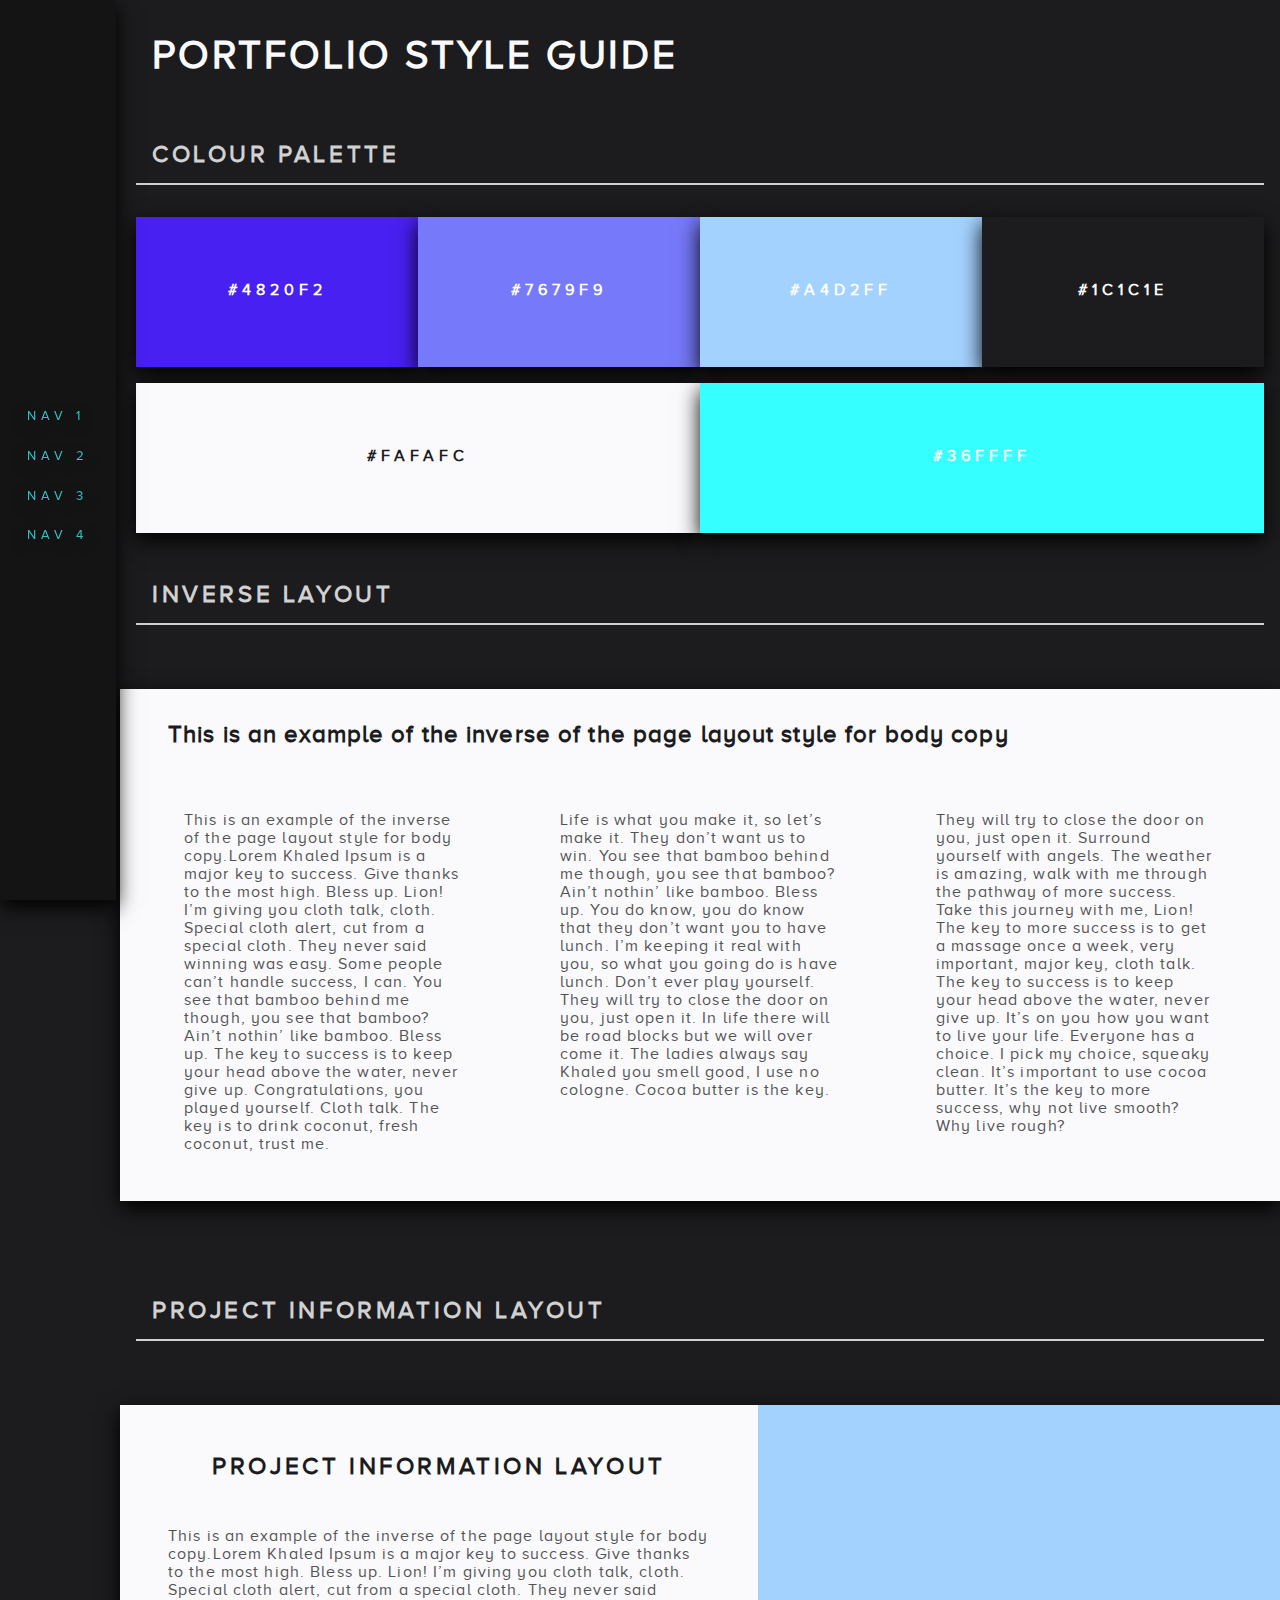
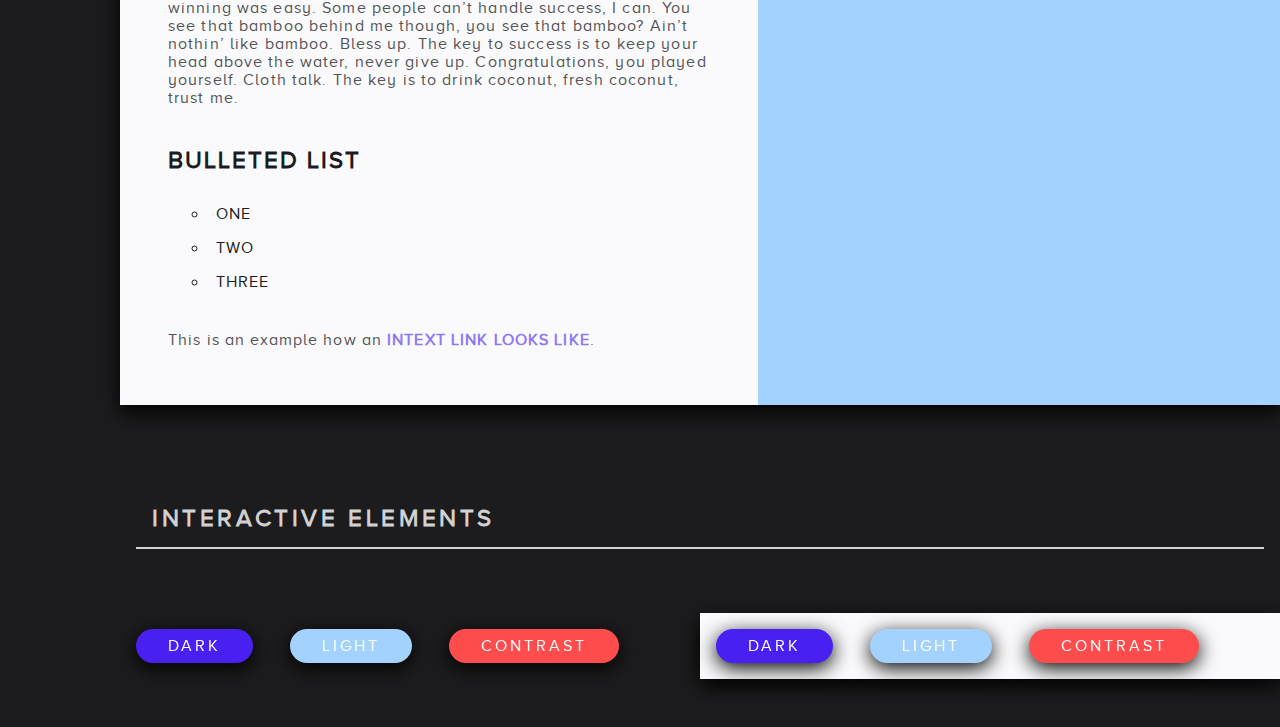
==== index.html @ f4f473a6 "Finished major styling" ====
<!DOCTYPE html>
<html lang="en">
  <head>
    <title>Rupneet Atwal: Portfolio</title>
    <meta charset="utf-8">
    <link rel="stylesheet" href="css/main.css" >
    <link rel="stylesheet" type="text/css" href="fonts/fonts.css" />
    <link rel="stylesheet" href="css/flexbox.css" />
    <link rel="stylesheet" href="css/grids.css" />
    <link rel="stylesheet" href="css/jelly.css"/>
    <meta name="viewport" content="width=device-width, initial-scale-1">
  </head>

    <body>
    <div class="body-content">
      <div class="sidenav">
        <div class="nav-items">
          <h3> <a href="#" class="nav-text"> NAV 1 </a></h3>
          <h3> <a href="#" class="nav-text"> NAV 2 </a></h3>
          <h3> <a href="#" class="nav-text"> NAV 3 </a></h3>
          <h3> <a href="#" class="nav-text"> NAV 4 </a></h3>
        </div>
      </div>

      <h1 class="title-headings"> Portfolio Style Guide</h1>

        <h2 class="sub-headings"> Colour Palette </h2>
        <div class="container">

          <div class="block">
            <div id="blue-1">
              <p class="blocks">#4820F2</p>
            </div>
          </div>
          <div class="block">
            <div id="blue-2">
              <p class="blocks">#7679F9</p>
            </div>
          </div>
          <div class="block">
            <div id="blue-3">
              <p class="blocks">#A4D2FF</p>
            </div>
          </div>
          <div class="block">
            <div id="black-1">
              <p class="blocks">#1C1C1E</p>
            </div>
          </div>
          <div class="block">
            <div id="black-2">
              <p class="blocks-inverse">#FAFAFC</p>
            </div>
          </div>
          <div class="block">
            <div id="black-3">
              <p class="blocks">#36FFFF</p>
            </div>
          </div>
        </div>

        <h2 class="sub-headings"> Inverse Layout </h2>
        <div class="background-inverse-container">
          <h2 class="inverse-text"> This is an example of the inverse of the page layout style for body copy </h2>

          <div class="container">
            <div class="block">
                <p class="project-info-text"> This is an example of the inverse of the page layout style for body copy.Lorem Khaled Ipsum is a major key to success. Give thanks to the most high. Bless up. Lion! I’m giving you cloth talk, cloth. Special cloth alert, cut from a special cloth. They never said winning was easy. Some people can’t handle success, I can. You see that bamboo behind me though, you see that bamboo? Ain’t nothin’ like bamboo. Bless up. The key to success is to keep your head above the water, never give up. Congratulations, you played yourself. Cloth talk. The key is to drink coconut, fresh coconut, trust me.</p>
              </div>
              <div class="block">
                <p class="project-info-text"> Life is what you make it, so let’s make it. They don’t want us to win. You see that bamboo behind me though, you see that bamboo? Ain’t nothin’ like bamboo. Bless up. You do know, you do know that they don’t want you to have lunch. I’m keeping it real with you, so what you going do is have lunch. Don’t ever play yourself. They will try to close the door on you, just open it. In life there will be road blocks but we will over come it. The ladies always say Khaled you smell good, I use no cologne. Cocoa butter is the key.</p>
              </div>
              <div class="block">
                <p class="project-info-text"> They will try to close the door on you, just open it. Surround yourself with angels. The weather is amazing, walk with me through the pathway of more success. Take this journey with me, Lion! The key to more success is to get a massage once a week, very important, major key, cloth talk. The key to success is to keep your head above the water, never give up. It’s on you how you want to live your life. Everyone has a choice. I pick my choice, squeaky clean. It’s important to use cocoa butter. It’s the key to more success, why not live smooth? Why live rough? </p>
              </div>
            </div>
        </div>


        <h2 class="sub-headings"> Project Information Layout </h2>
          <div class="background-inverse-container">
            <div class="grid-row">
              <div class="grid-col-2of3">
            <div class="project-info-block">
              <h2 class="project-heading"> Project Information Layout </h2>
                <p class="project-info-text"> This is an example of the inverse of the page layout style for body copy.Lorem Khaled Ipsum is a major key to success. Give thanks to the most high. Bless up. Lion! I’m giving you cloth talk, cloth. Special cloth alert, cut from a special cloth. They never said winning was easy. Some people can’t handle success, I can. You see that bamboo behind me though, you see that bamboo? Ain’t nothin’ like bamboo. Bless up. The key to success is to keep your head above the water, never give up. Congratulations, you played yourself. Cloth talk. The key is to drink coconut, fresh coconut, trust me.</p>
                <h3 class="u-list-header"> BULLETED LIST</h3>
                <ul>
                  <li class="u-list-item"> one </li>
                  <li class="u-list-item"> two </li>
                  <li class="u-list-item"> three </li>
                </ul>
                <p class="project-info-text"> This is an example how an <a class="intext-link"> intext link looks like</a>.</p>
            </div>
          </div>
          <div class="grid-col-1of3">
            <div class="project-image-block">
              <div class="project-placeholder">
              </div>
            </div>
          </div>
        </div>
        </div>

        <h2 class="sub-headings"> interactive elements </h2>
        <div class="grid-row">
          <div class="grid-col-1of2">
            <div class="background-container">
              <button class="bttn-jelly bttn-md bttn-dark">DARK</button>
              <button class="bttn-jelly bttn-md bttn-light">LIGHT</button>
              <button class="bttn-jelly bttn-md bttn-contrast">CONTRAST</button>
              <!-- <button class="bttn-jelly bttn-md bttn-blck">BLACK</button> -->
              <!-- <button class="bttn-jelly bttn-md bttn-white">WHITE</button> -->
            </div>
          </div>
          <div class="grid-col-1of2">
            <div class="background-inverse-container">
              <button class="bttn-jelly bttn-md bttn-dark">DARK</button>
              <button class="bttn-jelly bttn-md bttn-light">LIGHT</button>
              <button class="bttn-jelly bttn-md bttn-contrast">CONTRAST</button>
              <!-- <button class="bttn-jelly bttn-md bttn-blck">BLACK</button> -->
              <!-- <button class="bttn-jelly bttn-md bttn-white">WHITE</button> -->
            </div>
          </div>
        </div>

    </div>
    </body>

  </html>
---- css/main.css ----
body{
  font-family: "Proxima Nova", Times, serif;
  color: #FAFAFC;
  background: #1C1C1E;
  margin: 0;
  letter-spacing: .07em;
}

.title-headings{
  text-transform: uppercase;
  letter-spacing: .07em;
  font-size: 2.5rem;
  margin: 1rem;
  padding: 1rem;
}

.sub-headings{
  text-transform: uppercase;
  letter-spacing: .15em;
  margin: 2rem 1rem 1rem 1rem;
  padding: 1rem;
  color: #D1D1D1;
  border-bottom: 2px solid #D1D1D1;
}

.project-heading{
  text-transform: uppercase;
  letter-spacing: .15em;
  text-align: center;
  margin: 2rem 1rem 1rem 1rem;
  padding: 1rem;
  color: #1C1C1E;
}

.project-info-text{
  font-size: 1rem;
  font-weight: normal;
  color: #535354;
  padding: 1rem 3rem 1rem 3rem;
}

#blue-1{
  height:150px;
  background:#4820F2;
  box-shadow: 0px 7px 20px black;

}

#blue-2{
  height:150px;
  background:#7679F9;
  box-shadow: 0px 7px 20px black;

}

#blue-3{
  height:150px;
  background:#A4D2FF;
  box-shadow: 0px 7px 20px black;

}

#black-1{
  height:150px;
  background:#1C1C1E;
  box-shadow: 0px 7px 20px black;

}

#black-2{
  height:150px;
  background:#FAFAFC;
  box-shadow: 0px 7px 20px black;

}

#black-3{
  height:150px;
  background:#36FFFF;
  box-shadow: 0px 7px 20px black;

}

.project-placeholder{
  margin: 0;
  top:0;
  left: 0;
  right: 0;
  bottom: 0;
  height:600px;
  background: #A4D2FF;
}

.background-inverse-container{
  display: inline-block;
  width: 100%;
  margin: 3rem 0 3rem 0;
  color:#1C1C1E;
  background: #FAFAFC;
  box-shadow: 0px 7px 20px black;

}

.background-container{
  display: inline-block;
  width: 100%;
  margin: 3rem 0 3rem 0;
  color:#FAFAFC;
  background: #1C1C1E;
}

.inverse-text{
  color: #1C1C1E;
  padding: 1rem 2rem 1rem 2rem;
  margin: 1rem 0rem 0rem 1rem;
}

.project-info-block{
  display: block;
}

.project-image-block{
  display: block;
  margin: 0;
}

.blocks{
  font-size: 1rem;
  justify-content: center;
  text-align: center;
  font-weight: bold;
  color:white;
  letter-spacing: 5px;
  padding: 4rem;
}

.blocks-inverse{
  font-size: 1rem;
  justify-content: center;
  text-align: center;
  font-weight: bold;
  color:#1C1C1E;
  letter-spacing: 5px;
  padding: 4rem;
}

.u-list-header{
  color: #1C1C1E;
  font-size: 1.5rem;
  padding: 0 1rem 0 3rem;
  font-weight:bold;
  letter-spacing: 2px;
  text-transform: uppercase;
}


.u-list-item{
  list-style-type: circle;
  text-transform: none;
  font-weight:normal;
  font-size: 1rem;
  margin-left: 3rem;
  padding: .5rem;
  text-transform: uppercase;
}

.o-list-number{
  text-transform: none;
  font-weight:bolder;
  color: #4820F2;
  font-size: 1rem;
  margin-left: 3rem;
  padding: .5rem;
  text-transform: uppercase;
}

.sidenav{
  display: table-cell;
  vertical-align: middle;
  float: left;
  background: #141414;
  /*background: white;*/
  box-shadow: 0px 7px 20px black;
  height: 100%;
  top: 0;
  left: 0;
  position: fixed;
}

.nav-items{
  padding: 1rem 0 1rem 0;
  margin: 23rem 0 0 0;
  display: inline-block;
}


.nav-text{
  color: #36FFFF;
  opacity: .75;
  text-align: left;
  padding: .35rem 1.7rem .35rem 1.7rem;
  font-size: .8rem;
  font-weight: 400;
  letter-spacing: 5px;
  text-shadow: 0px 5px 20px black;
}

.nav-text:hover{
  opacity: 1;
  cursor: pointer;
  /*text-align: center;*/
}
.body-content{
  margin: 0 0 0 6rem;
  padding: 0 0 0 1.5rem;
  background: #1C1C1E;
}

.intext-link{
  font-size: 1rem;
  text-transform: uppercase;
  font-weight: 600;
  color:#4820F2;
  opacity: .6;
}

.intext-link:hover{
  opacity: 1;
  cursor: pointer;
}

a{
  text-decoration: none;
}
---- fonts/fonts.css ----
/** Proxima Nova **/



@font-face {
    font-family: 'proxima_nova_altblack';
    src: url('Mark Simonson - Proxima Nova Alt Black-webfont.eot');
    src: url('Mark Simonson - Proxima Nova Alt Black-webfont.eot?#iefix') format('embedded-opentype'),
         url('Mark Simonson - Proxima Nova Alt Black-webfont.woff2') format('woff2'),
         url('Mark Simonson - Proxima Nova Alt Black-webfont.woff') format('woff'),
         url('Mark Simonson - Proxima Nova Alt Black-webfont.ttf') format('truetype'),
         url('Mark Simonson - Proxima Nova Alt Black-webfont.svg#proxima_nova_altblack') format('svg');
    font-weight: normal;
    font-style: normal;

}

@font-face {
    font-family: 'proxima_nova_altbold';
    src: url('Mark Simonson - Proxima Nova Alt Bold-webfont.eot');
    src: url('Mark Simonson - Proxima Nova Alt Bold-webfont.eot?#iefix') format('embedded-opentype'),
         url('Mark Simonson - Proxima Nova Alt Bold-webfont.woff2') format('woff2'),
         url('Mark Simonson - Proxima Nova Alt Bold-webfont.woff') format('woff'),
         url('Mark Simonson - Proxima Nova Alt Bold-webfont.ttf') format('truetype'),
         url('Mark Simonson - Proxima Nova Alt Bold-webfont.svg#proxima_nova_altbold') format('svg');
    font-weight: normal;
    font-style: normal;

}

@font-face {
    font-family: 'Proxima Nova';
    src: url('Mark Simonson - Proxima Nova Alt Regular-webfont.eot');
    src: url('Mark Simonson - Proxima Nova Alt Regular-webfont.eot?#iefix') format('embedded-opentype'),
         url('Mark Simonson - Proxima Nova Alt Regular-webfont.woff2') format('woff2'),
         url('Mark Simonson - Proxima Nova Alt Regular-webfont.woff') format('woff'),
         url('Mark Simonson - Proxima Nova Alt Regular-webfont.ttf') format('truetype'),
         url('Mark Simonson - Proxima Nova Alt Regular-webfont.svg#proxima_nova_altregular') format('svg');
    font-weight: normal;
    font-style: normal;

}

/* Generated by Font Squirrel (http://www.fontsquirrel.com) on April 4, 2015 */



@font-face {
    font-family: 'proxima_nova_scosfthin';
    src: url('Mark Simonson - Proxima Nova ScOsf Thin-webfont.eot');
    src: url('Mark Simonson - Proxima Nova ScOsf Thin-webfont.eot?#iefix') format('embedded-opentype'),
         url('Mark Simonson - Proxima Nova ScOsf Thin-webfont.woff2') format('woff2'),
         url('Mark Simonson - Proxima Nova ScOsf Thin-webfont.woff') format('woff'),
         url('Mark Simonson - Proxima Nova ScOsf Thin-webfont.ttf') format('truetype'),
         url('Mark Simonson - Proxima Nova ScOsf Thin-webfont.svg#proxima_nova_scosfthin') format('svg');
    font-weight: normal;
    font-style: normal;

}




@font-face {
    font-family: 'proxima_nova_ltsemibold';
    src: url('Mark Simonson - Proxima Nova Semibold-webfont.eot');
    src: url('Mark Simonson - Proxima Nova Semibold-webfont.eot?#iefix') format('embedded-opentype'),
         url('Mark Simonson - Proxima Nova Semibold-webfont.woff2') format('woff2'),
         url('Mark Simonson - Proxima Nova Semibold-webfont.woff') format('woff'),
         url('Mark Simonson - Proxima Nova Semibold-webfont.ttf') format('truetype'),
         url('Mark Simonson - Proxima Nova Semibold-webfont.svg#proxima_nova_ltsemibold') format('svg');
    font-weight: normal;
    font-style: normal;

}

@font-face {
    font-family: 'proxima_nova_ltthin';
    src: url('Mark Simonson - Proxima Nova Thin-webfont.eot');
    src: url('Mark Simonson - Proxima Nova Thin-webfont.eot?#iefix') format('embedded-opentype'),
         url('Mark Simonson - Proxima Nova Thin-webfont.woff2') format('woff2'),
         url('Mark Simonson - Proxima Nova Thin-webfont.woff') format('woff'),
         url('Mark Simonson - Proxima Nova Thin-webfont.ttf') format('truetype'),
         url('Mark Simonson - Proxima Nova Thin-webfont.svg#proxima_nova_ltthin') format('svg');
    font-weight: normal;
    font-style: normal;

}
---- css/flexbox.css ----
/* asterix selects everything*/
*, *::after, *::before {
  box-sizing: border-box;
}
.container{
  display: -ms-flex;
  display:flex;

  -ms-flex-wrap: wrap;
  flex-wrap: wrap;

  margin: 1em;
}

.block{
  -ms-flex-grow:1;
  flex-grow: 1;

  -ms-flex-basis:5em;
  flex-basis: 5em;

}
}
---- css/grids.css ----
*, *::after, *::before {
	box-sizing: border-box;
}

.grid-row::after {
	content: "";
	display: block;
	clear: both;
}

.flexbox .grid-row{
	display: flex;
	flex-wrap: wrap;
}


[class^='grid-col-'] {
	float: left;
	padding: 0;
	text-align: left;
}

.flexbox [class^='grid-col-']{
	float: none;
}


.grid-col-1of2{
	width: 50%;
}

.flexbox .grid-col-1of2{
	flex-grow: 1;
	width:auto;
}

.grid-col-1of3{
  width: 45%;
}

.grid-col-2of3{
  width: 55%;
}
---- css/jelly.css ----
@charset "UTF-8";
/*!
 *
 * bttn.css - https://ganapativs.github.io/bttn.css
 * Version - 0.2.4
 * Demo: https://bttn.surge.sh
 *
 * Licensed under the MIT license - http://opensource.org/licenses/MIT
 *
 * Copyright (c) 2016 Ganapati V S (@ganapativs)
 *
 */
/* standalone - .bttn-jelly */
.bttn-default {
  color: #fff;
}
.bttn-primary,
.bttn,
.bttn-lg,
.bttn-md,
.bttn-sm,
.bttn-xs {
  color: #1d89ff;
}
.bttn-warning {
  color: #feab3a;
}
.bttn-danger {
  color: #ff5964;
}
.bttn-success {
  color: #28b78d;
}
.bttn-royal {
  color: #bd2df5;
}
.bttn,
.bttn-lg,
.bttn-md,
.bttn-sm,
.bttn-xs {
  margin: 0;
  padding: 0;
  border-width: 0;
  border-color: transparent;
  background: transparent;
  font-weight: 400;
  cursor: pointer;
  position: relative;
}
.bttn-lg {
  padding: 8px 15px;
  font-size: 24px;
  font-family: inherit;
}
.bttn-md {
  font-size: 20px;
  font-family: inherit;
  box-shadow: 0px 5px 20px black;
  padding: 5px 12px;
}
.bttn-sm {
  padding: 4px 10px;
  font-size: 16px;
  font-family: inherit;
}
.bttn-xs {
  padding: 3px 8px;
  font-size: 12px;
  font-family: inherit;
}
.bttn-jelly {
  letter-spacing: 3px;
  margin: 0;
  padding: 0;
  border-width: 0;
  border-color: transparent;
  background: transparent;
  font-weight: 400;
  cursor: pointer;
  position: relative;
  font-size: .7rem;
  font-family: inherit;
  padding: 5px 12px;
  overflow: hidden;
  border-radius: 50px;
  background: #fff;
  color: #1d89ff;
  -webkit-transition: all 0.2s cubic-bezier(0.02, 0.01, 0.47, 1);
  transition: all 0.2s cubic-bezier(0.02, 0.01, 0.47, 1);
}
.bttn-jelly:before {
  position: absolute;
  top: 0;
  left: 0;
  width: 100%;
  height: 100%;
  border-radius: 50px;
  background: currentColor;
  content: '';
  z-index: -1;
  opacity: 0;
  -webkit-transition: all 0.2s cubic-bezier(0.02, 0.01, 0.47, 1);
  transition: all 0.2s cubic-bezier(0.02, 0.01, 0.47, 1);
  -webkit-transform: scale(0.2);
          transform: scale(0.2);
}
.bttn-jelly:hover,
.bttn-jelly:focus {
  box-shadow: 0px 5px 20px black;
  -webkit-transition: all 0.3s cubic-bezier(0.02, 0.01, 0.47, 1);
  transition: all 0.3s cubic-bezier(0.02, 0.01, 0.47, 1);
  -webkit-transform: scale(1.1);
          transform: scale(1.1);
}
.bttn-jelly:hover:before,
.bttn-jelly:focus:before {
  opacity: 0.15;
  -webkit-transition: all 0.3s cubic-bezier(0.02, 0.01, 0.47, 1);
  transition: all 0.3s cubic-bezier(0.02, 0.01, 0.47, 1);
  -webkit-transform: scale(1);
          transform: scale(1);
}

.bttn-jelly.bttn-md {
  font-size: 1rem;
  font-family: inherit;
  margin: 1rem;
  padding: .5rem 2rem;
}
.bttn-jelly.bttn-md:hover,
.bttn-jelly.bttn-md:focus {
  box-shadow: 0px 5px 20px black;
}
.bttn-jelly.bttn-lg {
  padding: 8px 15px;
  font-size: 24px;
  font-family: inherit;
}
.bttn-jelly.bttn-lg:hover,
.bttn-jelly.bttn-lg:focus {
  box-shadow: 0px 5px 20px black;
}
.bttn-jelly.bttn-default {
  background: #fff;
  color: #1d89ff;
}
.bttn-jelly.bttn-dark {
  background: #4820F2;
  color: #fff;
}
.bttn-jelly.bttn-contrast {
  background: #FF4D4D;
  color: #fff;
}
.bttn-jelly.bttn-light {
  background: #A4D2FF;
  color: #fff;
}
.bttn-jelly.bttn-white {
  background: #FAFAFC;
  color: #1C1C1E;
}

.bttn-jelly.bttn-blck {
  background: #1C1C1E;
  color: #fff;
}
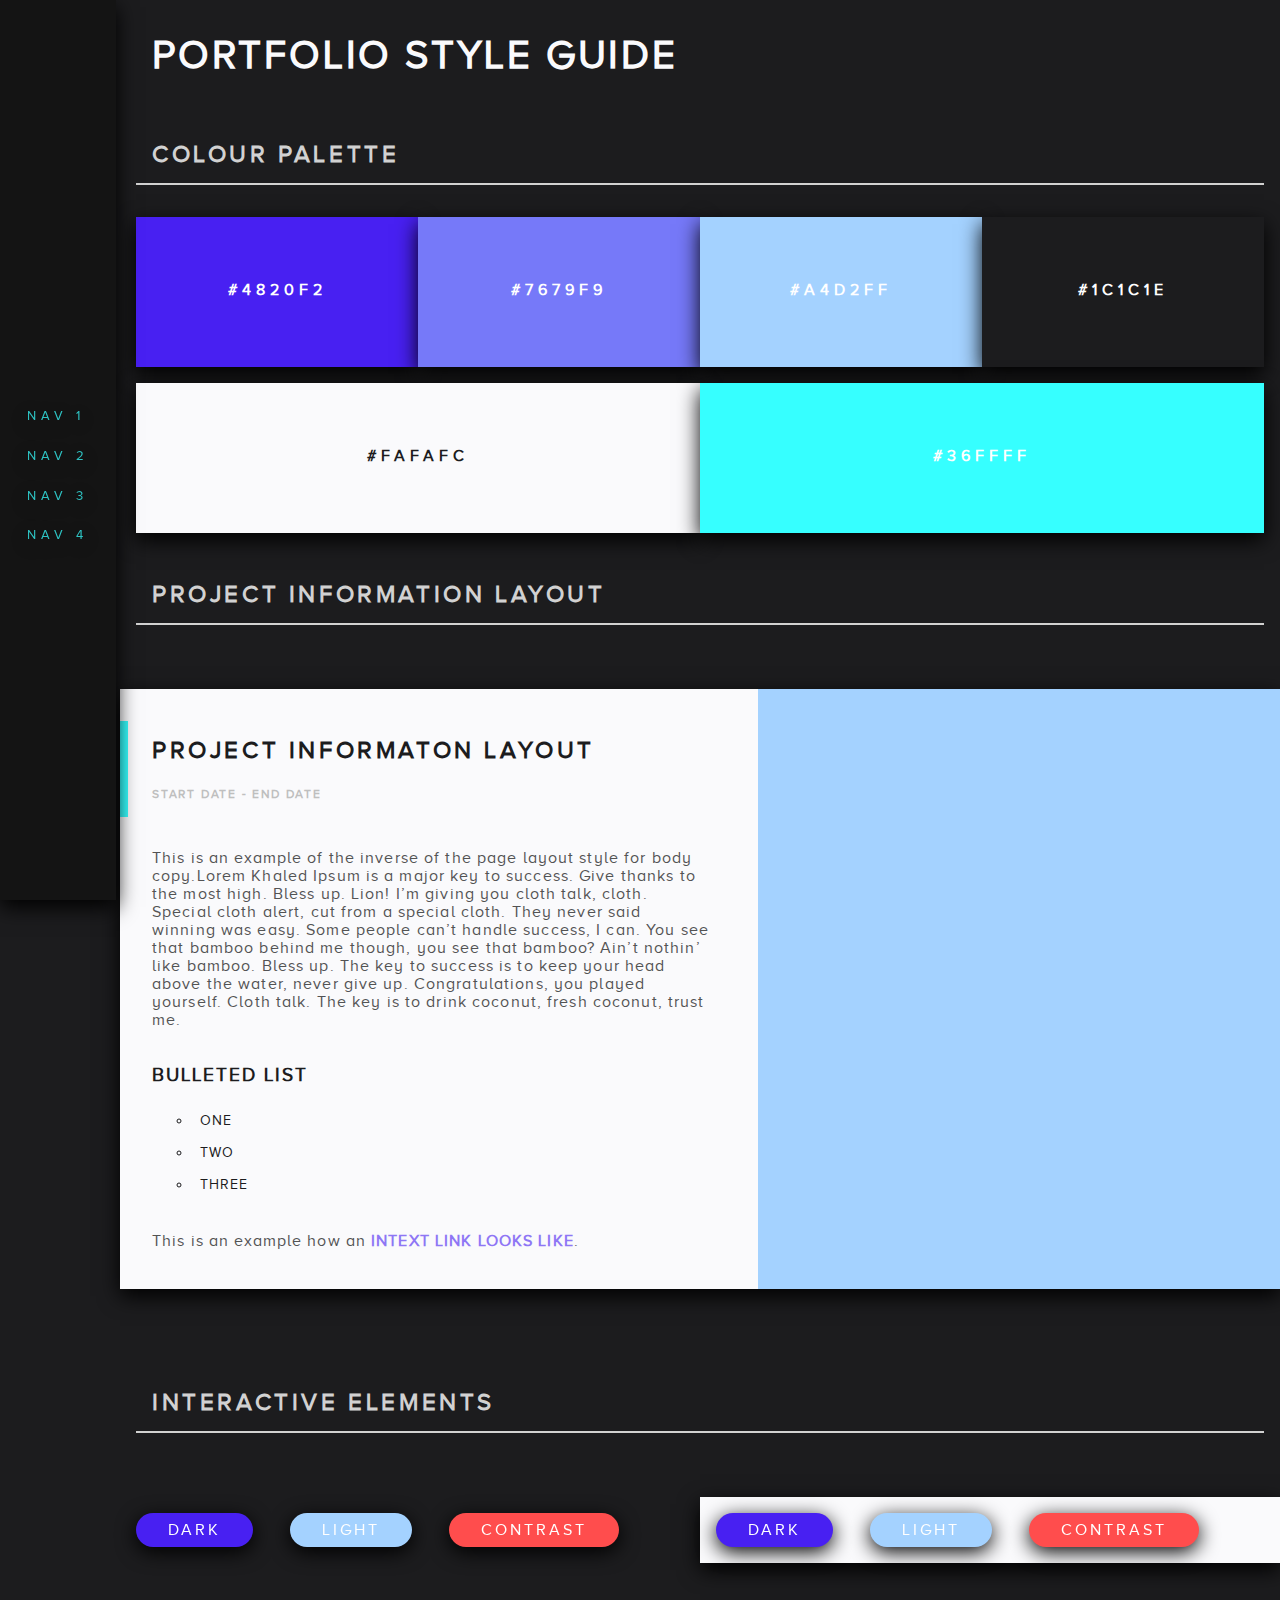
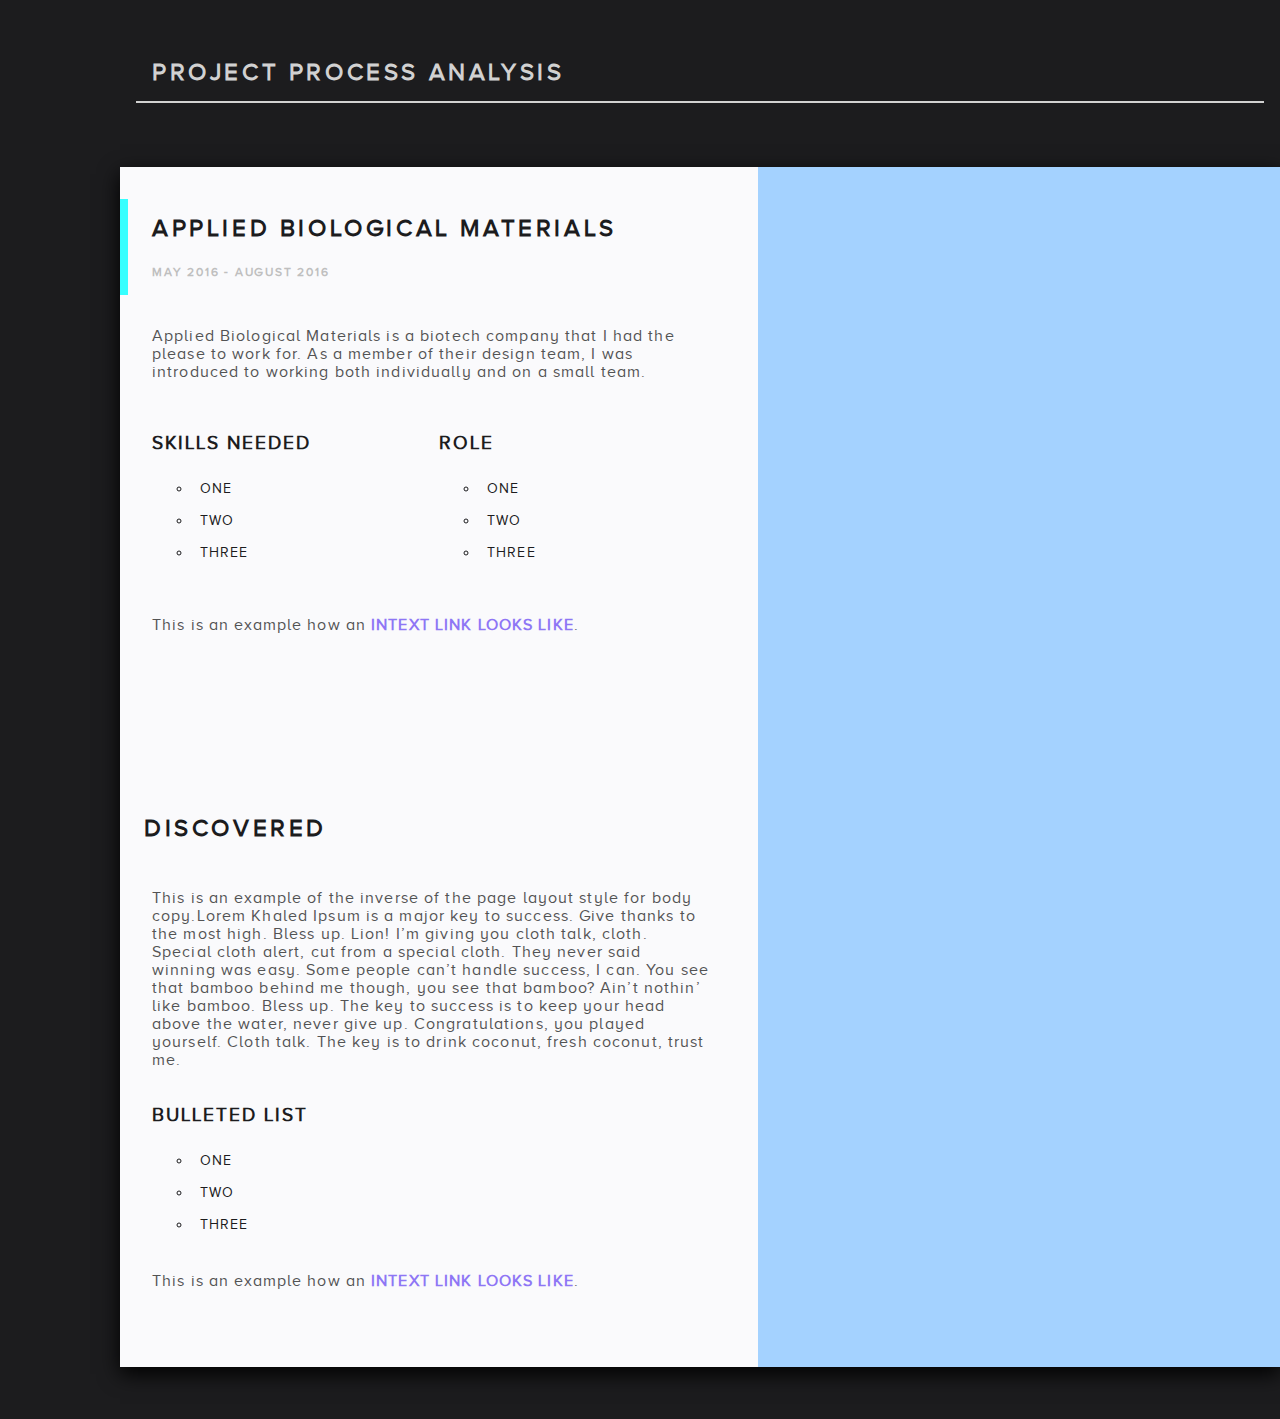
==== commit 6edd1c78: "style guide before content" ====
--- a/index.html
+++ b/index.html
@@ -59,7 +59,7 @@
           </div>
         </div>
 
-        <h2 class="sub-headings"> Inverse Layout </h2>
+        <!-- <h2 class="sub-headings"> Inverse Layout </h2>
         <div class="background-inverse-container">
           <h2 class="inverse-text"> This is an example of the inverse of the page layout style for body copy </h2>
 
@@ -74,7 +74,7 @@
                 <p class="project-info-text"> They will try to close the door on you, just open it. Surround yourself with angels. The weather is amazing, walk with me through the pathway of more success. Take this journey with me, Lion! The key to more success is to get a massage once a week, very important, major key, cloth talk. The key to success is to keep your head above the water, never give up. It’s on you how you want to live your life. Everyone has a choice. I pick my choice, squeaky clean. It’s important to use cocoa butter. It’s the key to more success, why not live smooth? Why live rough? </p>
               </div>
             </div>
-        </div>
+        </div> -->
 
 
         <h2 class="sub-headings"> Project Information Layout </h2>
@@ -82,7 +82,10 @@
             <div class="grid-row">
               <div class="grid-col-2of3">
             <div class="project-info-block">
-              <h2 class="project-heading"> Project Information Layout </h2>
+              <div class="project-title-container">
+                <h2 class="project-heading"> Project Informaton Layout</h2>
+                <h2 class="project-subheading"> Start Date - End Date</h2>
+              </div>
                 <p class="project-info-text"> This is an example of the inverse of the page layout style for body copy.Lorem Khaled Ipsum is a major key to success. Give thanks to the most high. Bless up. Lion! I’m giving you cloth talk, cloth. Special cloth alert, cut from a special cloth. They never said winning was easy. Some people can’t handle success, I can. You see that bamboo behind me though, you see that bamboo? Ain’t nothin’ like bamboo. Bless up. The key to success is to keep your head above the water, never give up. Congratulations, you played yourself. Cloth talk. The key is to drink coconut, fresh coconut, trust me.</p>
                 <h3 class="u-list-header"> BULLETED LIST</h3>
                 <ul>
@@ -124,6 +127,68 @@
           </div>
         </div>
 
+            <h2 class="sub-headings"> Project Process Analysis </h2>
+              <div class="background-inverse-container">
+                <div class="grid-row">
+                  <div class="grid-col-2of3">
+                <div class="project-info-block">
+                  <div class="project-title-container">
+                    <h2 class="project-heading"> Applied Biological Materials</h2>
+                    <h2 class="project-subheading"> May 2016 - August 2016</h2>
+                  </div>
+                    <p class="project-info-text"> Applied Biological Materials is a biotech company that I had the please to work for. As a member of their design team, I was introduced to working both individually and on a small team. </p>
+                    <div class="grid-row">
+                      <div class="grid-col-1of3">
+                        <h3 class="u-list-header">Skills Needed</h3>
+                        <ul>
+                          <li class="u-list-item"> one </li>
+                          <li class="u-list-item"> two </li>
+                          <li class="u-list-item"> three </li>
+                        </ul>
+                      </div>
+                      <div class="grid-col-1of3">
+                        <h3 class="u-list-header">Role</h3>
+                        <ul>
+                          <li class="u-list-item"> one </li>
+                          <li class="u-list-item"> two </li>
+                          <li class="u-list-item"> three </li>
+                        </ul>
+                      </div>
+                    </div>
+                    <p class="project-info-text"> This is an example how an <a class="intext-link"> intext link looks like</a>.</p>
+                </div>
+              </div>
+              <div class="grid-col-1of3">
+                <div class="project-image-block">
+                  <div class="project-placeholder">
+                  </div>
+                </div>
+              </div>
+            </div>
+
+              <div class="grid-row">
+                <div class="grid-col-2of3">
+              <div class="project-info-block">
+                <h2 class="project-heading"> Discovered </h2>
+                  <p class="project-info-text"> This is an example of the inverse of the page layout style for body copy.Lorem Khaled Ipsum is a major key to success. Give thanks to the most high. Bless up. Lion! I’m giving you cloth talk, cloth. Special cloth alert, cut from a special cloth. They never said winning was easy. Some people can’t handle success, I can. You see that bamboo behind me though, you see that bamboo? Ain’t nothin’ like bamboo. Bless up. The key to success is to keep your head above the water, never give up. Congratulations, you played yourself. Cloth talk. The key is to drink coconut, fresh coconut, trust me.</p>
+                  <h3 class="u-list-header"> BULLETED LIST</h3>
+                  <ul>
+                    <li class="u-list-item"> one </li>
+                    <li class="u-list-item"> two </li>
+                    <li class="u-list-item"> three </li>
+                  </ul>
+                  <p class="project-info-text"> This is an example how an <a class="intext-link"> intext link looks like</a>.</p>
+              </div>
+            </div>
+            <div class="grid-col-1of3">
+              <div class="project-image-block">
+                <div class="project-placeholder">
+                </div>
+              </div>
+            </div>
+          </div>
+        </div>
+
     </div>
     </body>
 
--- a/css/main.css
+++ b/css/main.css
@@ -27,17 +27,32 @@
 .project-heading{
   text-transform: uppercase;
   letter-spacing: .15em;
-  text-align: center;
-  margin: 2rem 1rem 1rem 1rem;
+  /*text-align: center;*/
+  margin: 2rem .5rem .5rem .5rem;
   padding: 1rem;
   color: #1C1C1E;
 }
 
+.project-subheading{
+  text-transform: uppercase;
+  letter-spacing: .15em;
+  margin-top: 0;
+  font-size: .75rem;
+  margin: 0 1rem 1rem 1rem;
+  padding-left: .5rem;
+  padding-bottom: 1rem;
+  color: #BFBFBF;
+}
+
+.project-title-container{
+  border-left: 8px solid #36FFFF;
+}
+
 .project-info-text{
   font-size: 1rem;
   font-weight: normal;
   color: #535354;
-  padding: 1rem 3rem 1rem 3rem;
+  padding: 1rem 3rem 1rem 2rem;
 }
 
 #blue-1{
@@ -148,7 +163,8 @@
 .u-list-header{
   color: #1C1C1E;
   font-size: 1.5rem;
-  padding: 0 1rem 0 3rem;
+  padding: 0 1rem 0 2rem;
+  font-size: 1.2rem;
   font-weight:bold;
   letter-spacing: 2px;
   text-transform: uppercase;
@@ -159,8 +175,8 @@
   list-style-type: circle;
   text-transform: none;
   font-weight:normal;
-  font-size: 1rem;
-  margin-left: 3rem;
+  font-size: .9rem;
+  margin-left: 2rem;
   padding: .5rem;
   text-transform: uppercase;
 }
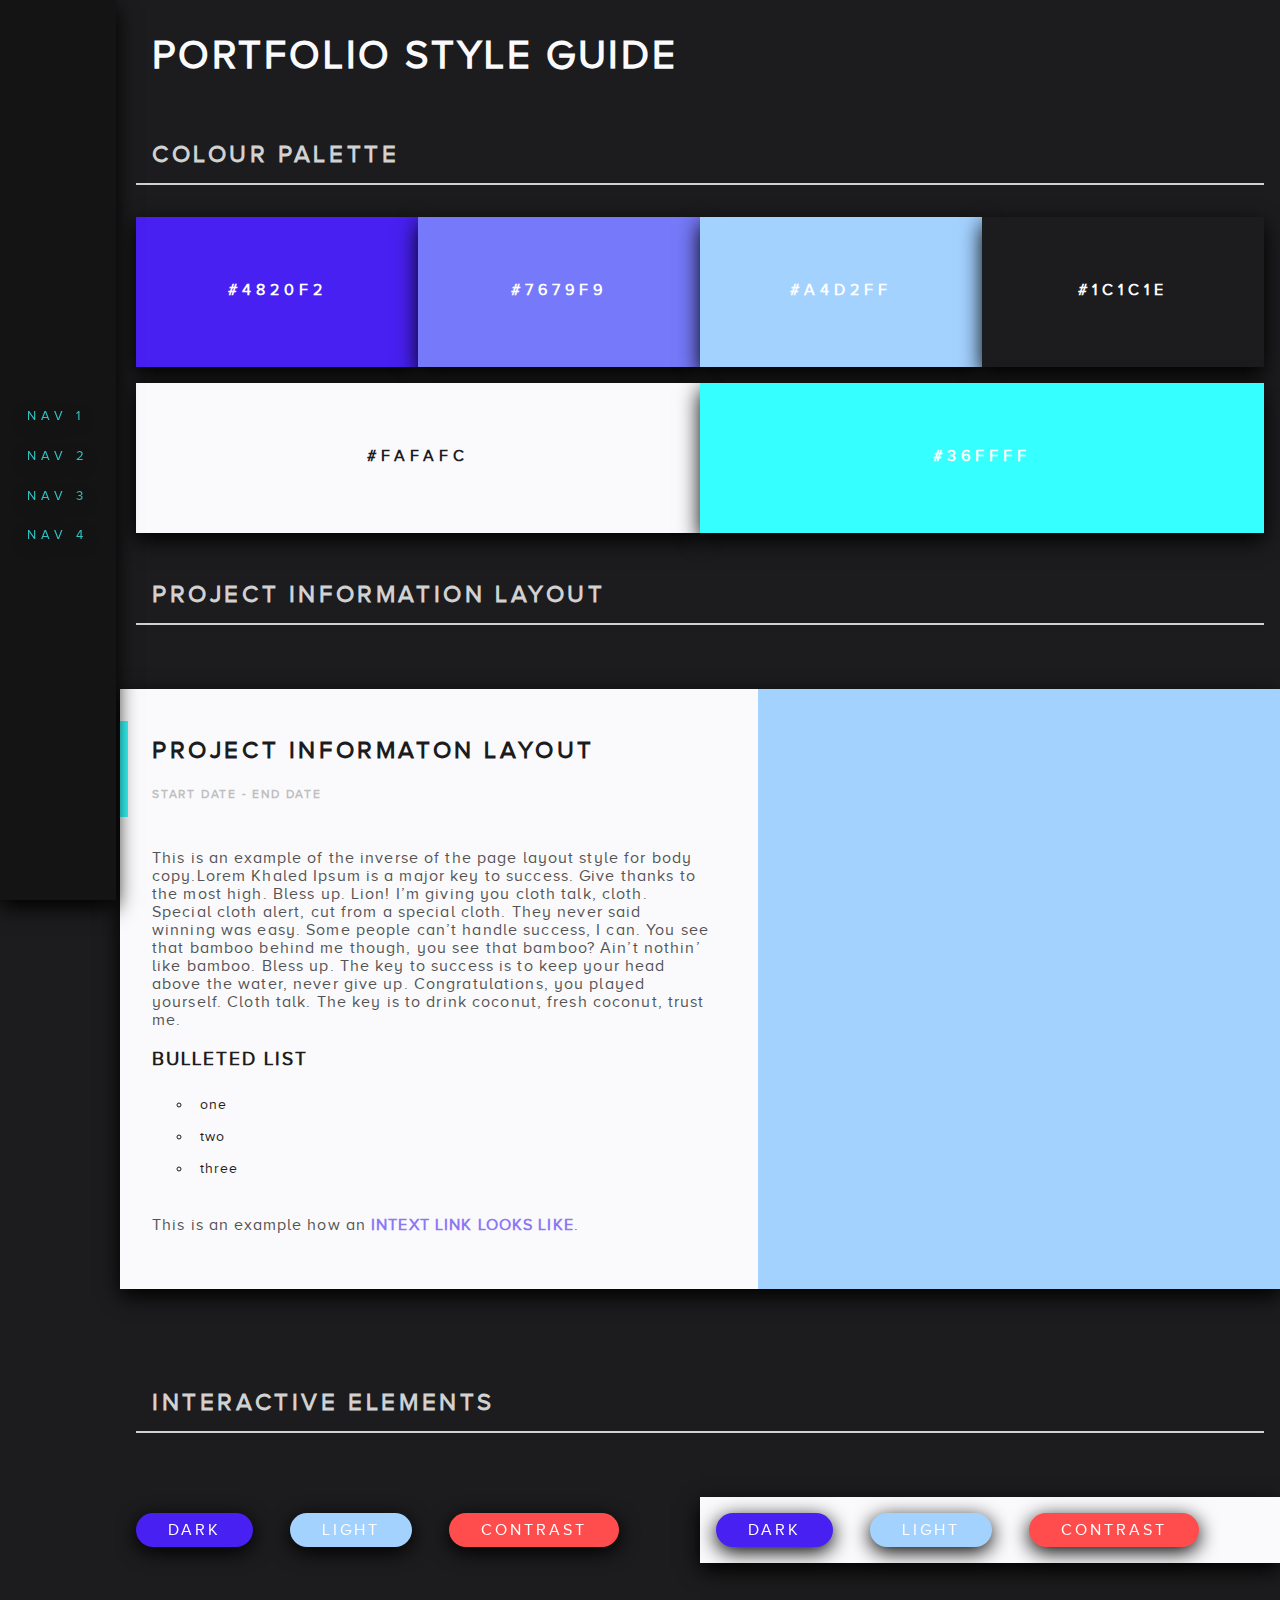
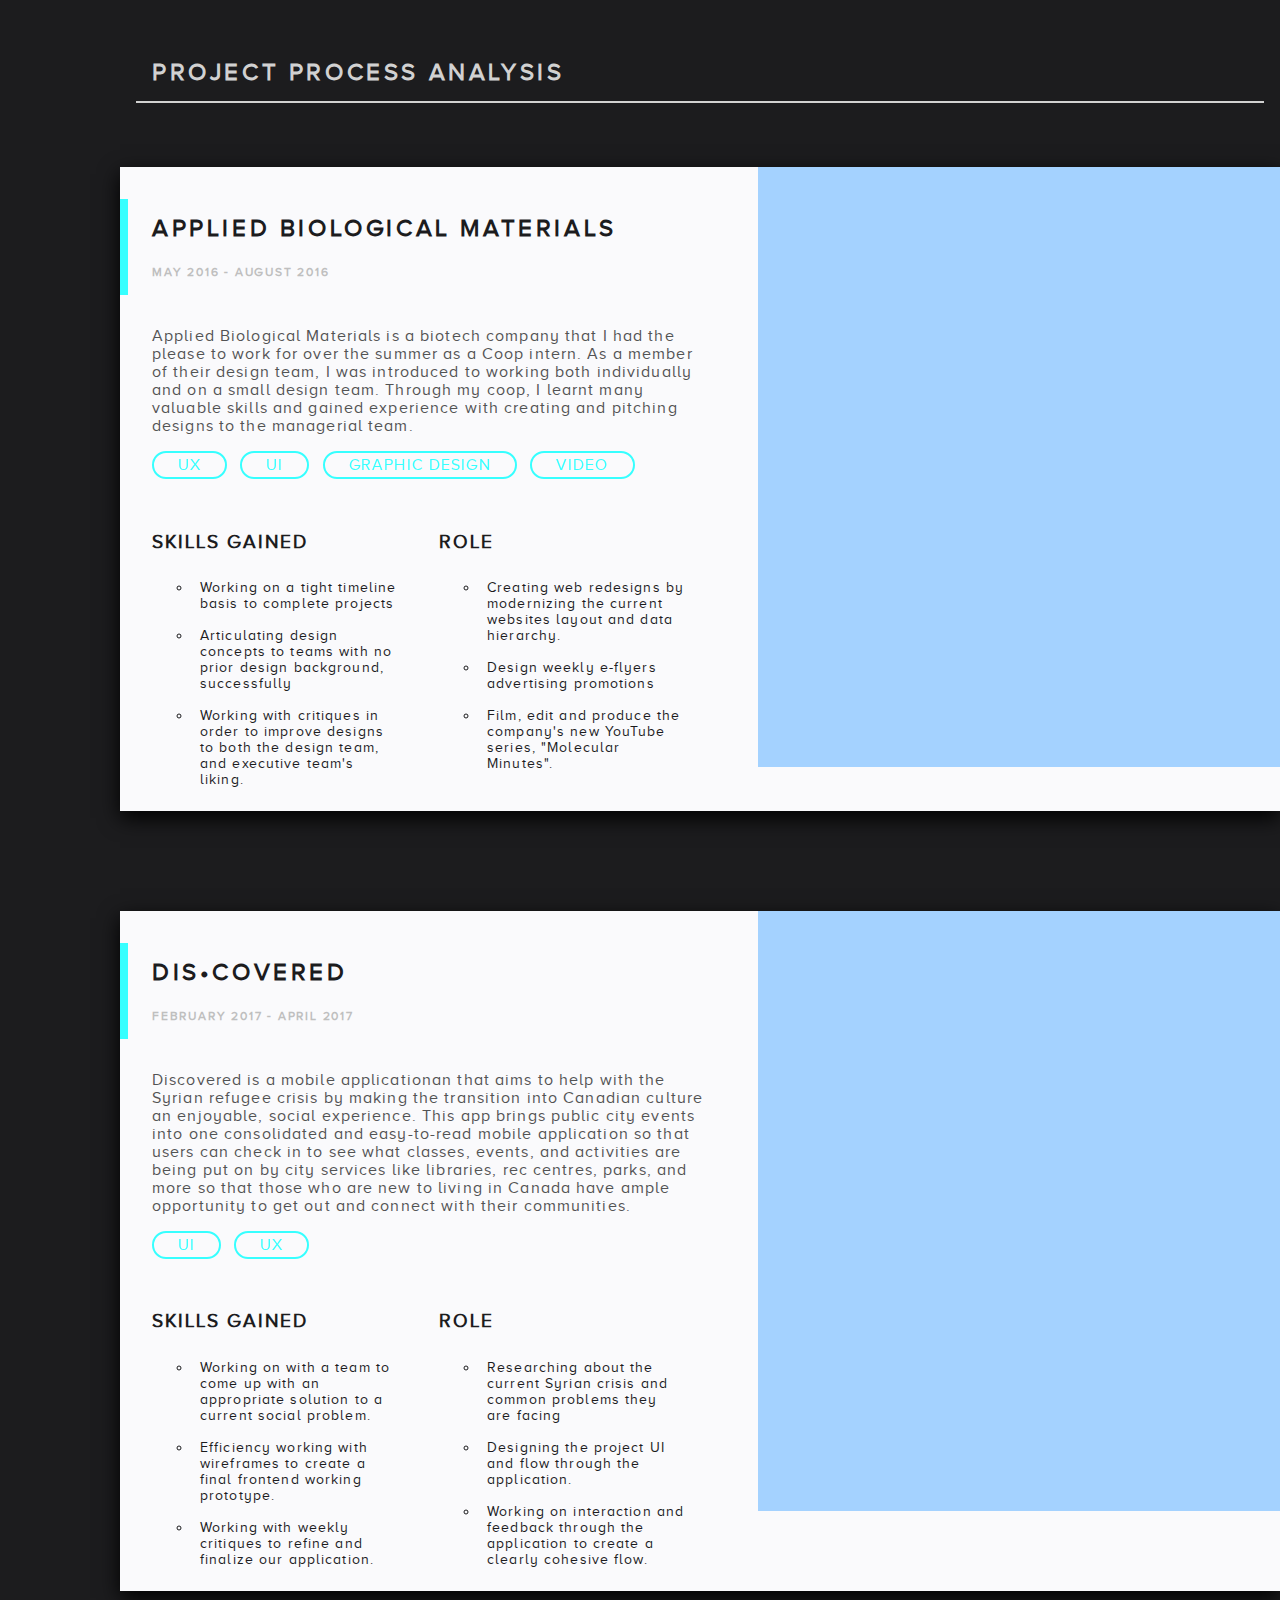
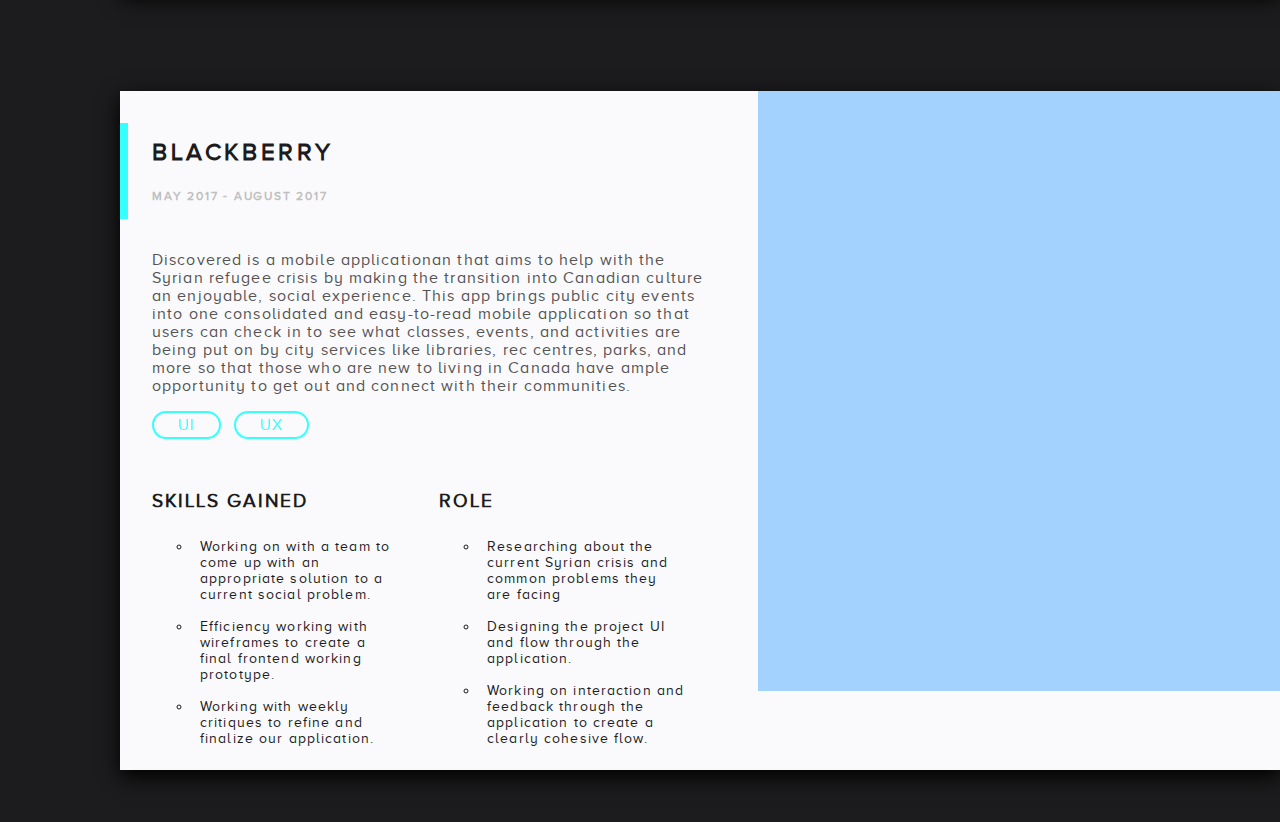
==== commit b48a5290: "added content" ====
--- a/index.html
+++ b/index.html
@@ -5,8 +5,8 @@
     <meta charset="utf-8">
     <link rel="stylesheet" href="css/main.css" >
     <link rel="stylesheet" type="text/css" href="fonts/fonts.css" />
-    <link rel="stylesheet" href="css/flexbox.css" />
-    <link rel="stylesheet" href="css/grids.css" />
+    <link rel="stylesheet" href="css/flexbox.css"/>
+    <link rel="stylesheet" href="css/grids.css"/>
     <link rel="stylesheet" href="css/jelly.css"/>
     <meta name="viewport" content="width=device-width, initial-scale-1">
   </head>
@@ -15,14 +15,14 @@
     <div class="body-content">
       <div class="sidenav">
         <div class="nav-items">
-          <h3> <a href="#" class="nav-text"> NAV 1 </a></h3>
-          <h3> <a href="#" class="nav-text"> NAV 2 </a></h3>
-          <h3> <a href="#" class="nav-text"> NAV 3 </a></h3>
-          <h3> <a href="#" class="nav-text"> NAV 4 </a></h3>
+          <h3> <a href="#top" class="nav-text"> NAV 1 </a></h3>
+          <h3> <a href="#layout" class="nav-text"> NAV 2 </a></h3>
+          <h3> <a href="#p1" class="nav-text"> NAV 3 </a></h3>
+          <h3> <a href="#p2" class="nav-text"> NAV 4 </a></h3>
         </div>
       </div>
 
-      <h1 class="title-headings"> Portfolio Style Guide</h1>
+      <h1 class="title-headings" id = "#top"> Portfolio Style Guide</h1>
 
         <h2 class="sub-headings"> Colour Palette </h2>
         <div class="container">
@@ -77,7 +77,7 @@
         </div> -->
 
 
-        <h2 class="sub-headings"> Project Information Layout </h2>
+        <h2 class="sub-headings" id = "layout"> Project Information Layout </h2>
           <div class="background-inverse-container">
             <div class="grid-row">
               <div class="grid-col-2of3">
@@ -127,7 +127,7 @@
           </div>
         </div>
 
-            <h2 class="sub-headings"> Project Process Analysis </h2>
+            <h2 class="sub-headings" id = "p1"> Project Process Analysis </h2>
               <div class="background-inverse-container">
                 <div class="grid-row">
                   <div class="grid-col-2of3">
@@ -136,26 +136,31 @@
                     <h2 class="project-heading"> Applied Biological Materials</h2>
                     <h2 class="project-subheading"> May 2016 - August 2016</h2>
                   </div>
-                    <p class="project-info-text"> Applied Biological Materials is a biotech company that I had the please to work for. As a member of their design team, I was introduced to working both individually and on a small team. </p>
+                    <p class="project-info-text"> Applied Biological Materials is a biotech company that I had the please to work for over the summer as a Coop intern. As a member of their design team, I was introduced to working both individually and on a small design team. Through my coop, I learnt many valuable skills and gained experience with creating and pitching designs to the managerial team.</p>
+                    <div class="role-components">
+                      <p class="role-text hvr-shrink"> UX </p>
+                      <p class="role-text hvr-shrink"> UI </p>
+                      <p class="role-text hvr-shrink"> Graphic Design </p>
+                      <p class="role-text hvr-shrink"> Video</p>
+                    </div>
                     <div class="grid-row">
                       <div class="grid-col-1of3">
-                        <h3 class="u-list-header">Skills Needed</h3>
+                        <h3 class="u-list-header">Skills Gained</h3>
                         <ul>
-                          <li class="u-list-item"> one </li>
-                          <li class="u-list-item"> two </li>
-                          <li class="u-list-item"> three </li>
+                          <li class="u-list-item">Working on a tight timeline basis to complete projects</li>
+                          <li class="u-list-item">Articulating design concepts to teams with no prior design background, successfully</li>
+                          <li class="u-list-item">Working with critiques in order to improve designs to both the design team, and executive team's liking.</li>
                         </ul>
                       </div>
                       <div class="grid-col-1of3">
                         <h3 class="u-list-header">Role</h3>
                         <ul>
-                          <li class="u-list-item"> one </li>
-                          <li class="u-list-item"> two </li>
-                          <li class="u-list-item"> three </li>
+                          <li class="u-list-item">Creating web redesigns by modernizing the current websites layout and data hierarchy. </li>
+                          <li class="u-list-item">Design weekly e-flyers advertising promotions</li>
+                          <li class="u-list-item">Film, edit and produce the company's new YouTube series, "Molecular Minutes".</li>
                         </ul>
                       </div>
                     </div>
-                    <p class="project-info-text"> This is an example how an <a class="intext-link"> intext link looks like</a>.</p>
                 </div>
               </div>
               <div class="grid-col-1of3">
@@ -165,19 +170,40 @@
                 </div>
               </div>
             </div>
-
+          </div>
+
+
+            <div class="background-inverse-container">
               <div class="grid-row">
                 <div class="grid-col-2of3">
               <div class="project-info-block">
-                <h2 class="project-heading"> Discovered </h2>
-                  <p class="project-info-text"> This is an example of the inverse of the page layout style for body copy.Lorem Khaled Ipsum is a major key to success. Give thanks to the most high. Bless up. Lion! I’m giving you cloth talk, cloth. Special cloth alert, cut from a special cloth. They never said winning was easy. Some people can’t handle success, I can. You see that bamboo behind me though, you see that bamboo? Ain’t nothin’ like bamboo. Bless up. The key to success is to keep your head above the water, never give up. Congratulations, you played yourself. Cloth talk. The key is to drink coconut, fresh coconut, trust me.</p>
-                  <h3 class="u-list-header"> BULLETED LIST</h3>
-                  <ul>
-                    <li class="u-list-item"> one </li>
-                    <li class="u-list-item"> two </li>
-                    <li class="u-list-item"> three </li>
-                  </ul>
-                  <p class="project-info-text"> This is an example how an <a class="intext-link"> intext link looks like</a>.</p>
+                <div class="project-title-container">
+                  <h2 class="project-heading" id = "p2"> Dis•covered</h2>
+                  <h2 class="project-subheading"> February 2017 - April 2017</h2>
+                </div>
+                  <p class="project-info-text"> Discovered is a mobile applicationan that aims to help with the Syrian refugee crisis by making the transition into Canadian culture an enjoyable, social experience. This app brings public city events into one consolidated and easy-to-read mobile application so that users can check in to see what classes, events, and activities are being put on by city services like libraries, rec centres, parks, and more so that those who are new to living in Canada have ample opportunity to get out and connect with their communities.</p>
+                  <div class="role-components">
+                    <p class="role-text hvr-shrink"> UI </p>
+                    <p class="role-text hvr-shrink"> UX </p>
+                  </div>
+                  <div class="grid-row">
+                    <div class="grid-col-1of3">
+                      <h3 class="u-list-header">Skills Gained</h3>
+                      <ul>
+                        <li class="u-list-item">Working on with a team to come up with an appropriate solution to a current social problem.</li>
+                        <li class="u-list-item">Efficiency working with wireframes to create a final frontend working prototype.</li>
+                        <li class="u-list-item">Working with weekly critiques to refine and finalize our application.</li>
+                      </ul>
+                    </div>
+                    <div class="grid-col-1of3">
+                      <h3 class="u-list-header">Role</h3>
+                      <ul>
+                        <li class="u-list-item">Researching about the current Syrian crisis and common problems they are facing</li>
+                        <li class="u-list-item">Designing the project UI and flow through the application.</li>
+                        <li class="u-list-item">Working on interaction and feedback through the application to create a clearly cohesive flow.</li>
+                      </ul>
+                    </div>
+                  </div>
               </div>
             </div>
             <div class="grid-col-1of3">
@@ -189,7 +215,50 @@
           </div>
         </div>
 
+        <div class="background-inverse-container">
+          <div class="grid-row">
+            <div class="grid-col-2of3">
+          <div class="project-info-block">
+            <div class="project-title-container">
+              <h2 class="project-heading" id = "p2"> BlackBerry</h2>
+              <h2 class="project-subheading"> May 2017 - August 2017</h2>
+            </div>
+              <p class="project-info-text"> Discovered is a mobile applicationan that aims to help with the Syrian refugee crisis by making the transition into Canadian culture an enjoyable, social experience. This app brings public city events into one consolidated and easy-to-read mobile application so that users can check in to see what classes, events, and activities are being put on by city services like libraries, rec centres, parks, and more so that those who are new to living in Canada have ample opportunity to get out and connect with their communities.</p>
+              <div class="role-components">
+                <p class="role-text hvr-shrink"> UI </p>
+                <p class="role-text hvr-shrink"> UX </p>
+              </div>
+              <div class="grid-row">
+                <div class="grid-col-1of3">
+                  <h3 class="u-list-header">Skills Gained</h3>
+                  <ul>
+                    <li class="u-list-item">Working on with a team to come up with an appropriate solution to a current social problem.</li>
+                    <li class="u-list-item">Efficiency working with wireframes to create a final frontend working prototype.</li>
+                    <li class="u-list-item">Working with weekly critiques to refine and finalize our application.</li>
+                  </ul>
+                </div>
+                <div class="grid-col-1of3">
+                  <h3 class="u-list-header">Role</h3>
+                  <ul>
+                    <li class="u-list-item">Researching about the current Syrian crisis and common problems they are facing</li>
+                    <li class="u-list-item">Designing the project UI and flow through the application.</li>
+                    <li class="u-list-item">Working on interaction and feedback through the application to create a clearly cohesive flow.</li>
+                  </ul>
+                </div>
+              </div>
+          </div>
+        </div>
+        <div class="grid-col-1of3">
+          <div class="project-image-block">
+            <div class="project-placeholder">
+            </div>
+          </div>
+        </div>
+      </div>
     </div>
+      <!-- <script src="js/scrolling.js"></script> -->
+    </div>
+      <script src="js/scrolling.js"></script>
     </body>
 
   </html>
--- a/css/main.css
+++ b/css/main.css
@@ -52,7 +52,7 @@
   font-size: 1rem;
   font-weight: normal;
   color: #535354;
-  padding: 1rem 3rem 1rem 2rem;
+  padding: 1rem 3rem 0 2rem;
 }
 
 #blue-1{
@@ -178,7 +178,6 @@
   font-size: .9rem;
   margin-left: 2rem;
   padding: .5rem;
-  text-transform: uppercase;
 }
 
 .o-list-number{
@@ -246,6 +245,50 @@
   cursor: pointer;
 }
 
+.role-text{
+  background: #FAFAFC;
+  text-transform: uppercase;
+  color: #36FFFF;
+  font-size: 1rem;
+  padding: .2rem 1.5rem;
+  border-radius: 50px;
+  border: 2px solid #36FFFF;
+  margin: 0 .5rem 0 0;
+  display: inline-block;
+  transition: .5s;
+}
+
+.role-text:hover{
+  background: #36FFFF;
+  text-transform: uppercase;
+  color: #FAFAFC;
+  font-size: 1rem;
+  padding: .2rem 1.5rem;
+  border-radius: 50px;
+  border: 2px solid #36FFFF;
+  margin: 0 .5rem 0 0;
+  display: inline-block;
+  transition:.5s;
+}
+
+.role-components{
+  display: block;
+  margin:0 2rem 2rem 2rem;
+}
+
+.bttn-next{
+  padding: 1rem;
+  margin: 1rem;
+  border
+}
+
+#circle {
+    background: #f00;
+    width: 200px;
+    height: 200px;
+    border-radius: 50%;
+}
+
 a{
   text-decoration: none;
 }
--- a/css/jelly.css
+++ b/css/jelly.css
@@ -166,3 +166,19 @@
   background: #1C1C1E;
   color: #fff;
 }
+
+.hvr-shrink {
+  display: inline-block;
+  vertical-align: middle;
+  -webkit-transform: perspective(1px) translateZ(0);
+  transform: perspective(1px) translateZ(0);
+  box-shadow: 0 0 1px transparent;
+  -webkit-transition-duration: 0.3s;
+  transition-duration: 0.3s;
+  -webkit-transition-property: transform;
+  transition-property: transform;
+}
+.hvr-shrink:hover, .hvr-shrink:focus, .hvr-shrink:active {
+  -webkit-transform: scale(0.9);
+  transform: scale(0.9);
+}
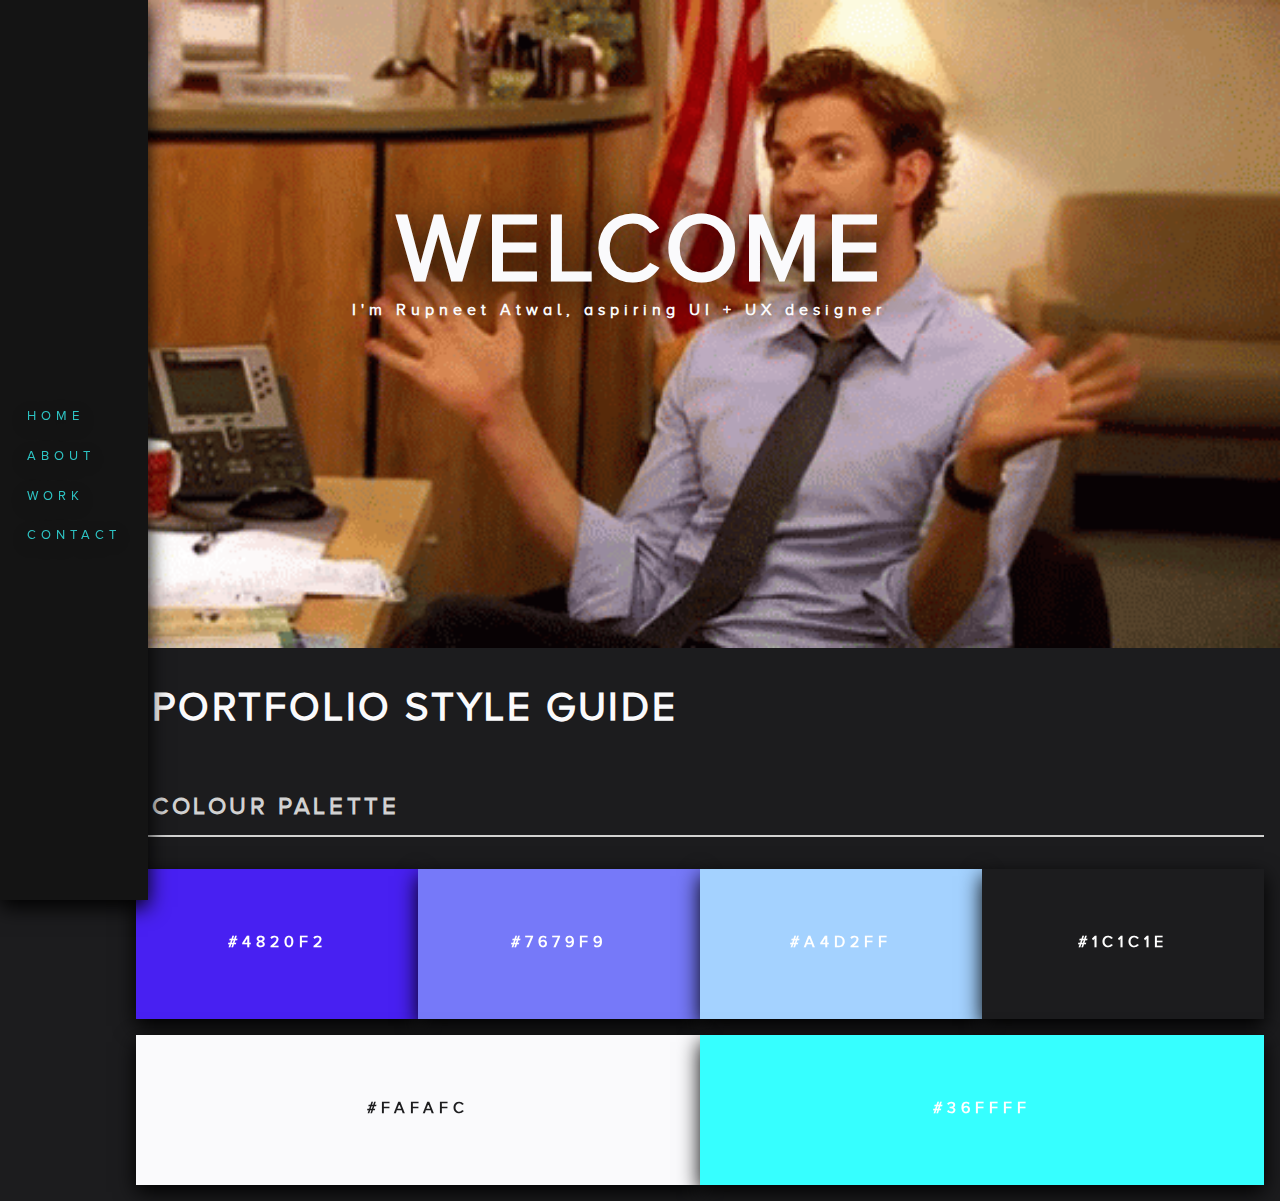
==== commit adc77297: "Starting Portfolio - with gif header + text" ====
--- a/index.html
+++ b/index.html
@@ -3,22 +3,36 @@
   <head>
     <title>Rupneet Atwal: Portfolio</title>
     <meta charset="utf-8">
+    <link rel="icon" type="image/png" href="img/emoji.png">
     <link rel="stylesheet" href="css/main.css" >
     <link rel="stylesheet" type="text/css" href="fonts/fonts.css" />
     <link rel="stylesheet" href="css/flexbox.css"/>
     <link rel="stylesheet" href="css/grids.css"/>
     <link rel="stylesheet" href="css/jelly.css"/>
     <meta name="viewport" content="width=device-width, initial-scale-1">
+    <script src="https://ajax.googleapis.com/ajax/libs/jquery/3.2.1/jquery.min.js"></script>
+    <script src="js/scrolling.js"></script>
   </head>
 
-    <body>
+  <body>
     <div class="body-content">
       <div class="sidenav">
         <div class="nav-items">
-          <h3> <a href="#top" class="nav-text"> NAV 1 </a></h3>
-          <h3> <a href="#layout" class="nav-text"> NAV 2 </a></h3>
-          <h3> <a href="#p1" class="nav-text"> NAV 3 </a></h3>
-          <h3> <a href="#p2" class="nav-text"> NAV 4 </a></h3>
+          <h3> <a href="#top" class="nav-text"> HOME </a></h3>
+          <h3> <a href="#layout" class="nav-text"> ABOUT </a></h3>
+          <h3> <a href="#p1" class="nav-text"> WORK </a></h3>
+          <h3> <a href="#p2" class="nav-text"> CONTACT </a></h3>
+        </div>
+      </div>
+
+      <div class="hero-image">
+        <div class="hero-text">
+          <img class="gif" src="img/jim-hey.gif">
+          <div class="text-header">
+            <h1 class="centered"> Welcome </h1>
+            <h3 class="centered-2"> I'm Rupneet Atwal, aspiring UI + UX designer </h3>
+            <!-- <h3 class="centered-2"> Graphic Illustrator </h3> -->
+          </div>
         </div>
       </div>
 
@@ -27,238 +41,38 @@
         <h2 class="sub-headings"> Colour Palette </h2>
         <div class="container">
 
-          <div class="block">
+          <div class="block hvr-shrink">
             <div id="blue-1">
               <p class="blocks">#4820F2</p>
             </div>
           </div>
-          <div class="block">
+          <div class="block hvr-shrink">
             <div id="blue-2">
               <p class="blocks">#7679F9</p>
             </div>
           </div>
-          <div class="block">
+          <div class="block hvr-shrink">
             <div id="blue-3">
               <p class="blocks">#A4D2FF</p>
             </div>
           </div>
-          <div class="block">
+          <div class="block hvr-shrink">
             <div id="black-1">
               <p class="blocks">#1C1C1E</p>
             </div>
           </div>
-          <div class="block">
+          <div class="block hvr-shrink">
             <div id="black-2">
               <p class="blocks-inverse">#FAFAFC</p>
             </div>
           </div>
-          <div class="block">
+          <div class="block hvr-shrink">
             <div id="black-3">
               <p class="blocks">#36FFFF</p>
             </div>
           </div>
         </div>
 
-        <!-- <h2 class="sub-headings"> Inverse Layout </h2>
-        <div class="background-inverse-container">
-          <h2 class="inverse-text"> This is an example of the inverse of the page layout style for body copy </h2>
-
-          <div class="container">
-            <div class="block">
-                <p class="project-info-text"> This is an example of the inverse of the page layout style for body copy.Lorem Khaled Ipsum is a major key to success. Give thanks to the most high. Bless up. Lion! I’m giving you cloth talk, cloth. Special cloth alert, cut from a special cloth. They never said winning was easy. Some people can’t handle success, I can. You see that bamboo behind me though, you see that bamboo? Ain’t nothin’ like bamboo. Bless up. The key to success is to keep your head above the water, never give up. Congratulations, you played yourself. Cloth talk. The key is to drink coconut, fresh coconut, trust me.</p>
-              </div>
-              <div class="block">
-                <p class="project-info-text"> Life is what you make it, so let’s make it. They don’t want us to win. You see that bamboo behind me though, you see that bamboo? Ain’t nothin’ like bamboo. Bless up. You do know, you do know that they don’t want you to have lunch. I’m keeping it real with you, so what you going do is have lunch. Don’t ever play yourself. They will try to close the door on you, just open it. In life there will be road blocks but we will over come it. The ladies always say Khaled you smell good, I use no cologne. Cocoa butter is the key.</p>
-              </div>
-              <div class="block">
-                <p class="project-info-text"> They will try to close the door on you, just open it. Surround yourself with angels. The weather is amazing, walk with me through the pathway of more success. Take this journey with me, Lion! The key to more success is to get a massage once a week, very important, major key, cloth talk. The key to success is to keep your head above the water, never give up. It’s on you how you want to live your life. Everyone has a choice. I pick my choice, squeaky clean. It’s important to use cocoa butter. It’s the key to more success, why not live smooth? Why live rough? </p>
-              </div>
-            </div>
-        </div> -->
-
-
-        <h2 class="sub-headings" id = "layout"> Project Information Layout </h2>
-          <div class="background-inverse-container">
-            <div class="grid-row">
-              <div class="grid-col-2of3">
-            <div class="project-info-block">
-              <div class="project-title-container">
-                <h2 class="project-heading"> Project Informaton Layout</h2>
-                <h2 class="project-subheading"> Start Date - End Date</h2>
-              </div>
-                <p class="project-info-text"> This is an example of the inverse of the page layout style for body copy.Lorem Khaled Ipsum is a major key to success. Give thanks to the most high. Bless up. Lion! I’m giving you cloth talk, cloth. Special cloth alert, cut from a special cloth. They never said winning was easy. Some people can’t handle success, I can. You see that bamboo behind me though, you see that bamboo? Ain’t nothin’ like bamboo. Bless up. The key to success is to keep your head above the water, never give up. Congratulations, you played yourself. Cloth talk. The key is to drink coconut, fresh coconut, trust me.</p>
-                <h3 class="u-list-header"> BULLETED LIST</h3>
-                <ul>
-                  <li class="u-list-item"> one </li>
-                  <li class="u-list-item"> two </li>
-                  <li class="u-list-item"> three </li>
-                </ul>
-                <p class="project-info-text"> This is an example how an <a class="intext-link"> intext link looks like</a>.</p>
-            </div>
-          </div>
-          <div class="grid-col-1of3">
-            <div class="project-image-block">
-              <div class="project-placeholder">
-              </div>
-            </div>
-          </div>
-        </div>
-        </div>
-
-        <h2 class="sub-headings"> interactive elements </h2>
-        <div class="grid-row">
-          <div class="grid-col-1of2">
-            <div class="background-container">
-              <button class="bttn-jelly bttn-md bttn-dark">DARK</button>
-              <button class="bttn-jelly bttn-md bttn-light">LIGHT</button>
-              <button class="bttn-jelly bttn-md bttn-contrast">CONTRAST</button>
-              <!-- <button class="bttn-jelly bttn-md bttn-blck">BLACK</button> -->
-              <!-- <button class="bttn-jelly bttn-md bttn-white">WHITE</button> -->
-            </div>
-          </div>
-          <div class="grid-col-1of2">
-            <div class="background-inverse-container">
-              <button class="bttn-jelly bttn-md bttn-dark">DARK</button>
-              <button class="bttn-jelly bttn-md bttn-light">LIGHT</button>
-              <button class="bttn-jelly bttn-md bttn-contrast">CONTRAST</button>
-              <!-- <button class="bttn-jelly bttn-md bttn-blck">BLACK</button> -->
-              <!-- <button class="bttn-jelly bttn-md bttn-white">WHITE</button> -->
-            </div>
-          </div>
-        </div>
-
-            <h2 class="sub-headings" id = "p1"> Project Process Analysis </h2>
-              <div class="background-inverse-container">
-                <div class="grid-row">
-                  <div class="grid-col-2of3">
-                <div class="project-info-block">
-                  <div class="project-title-container">
-                    <h2 class="project-heading"> Applied Biological Materials</h2>
-                    <h2 class="project-subheading"> May 2016 - August 2016</h2>
-                  </div>
-                    <p class="project-info-text"> Applied Biological Materials is a biotech company that I had the please to work for over the summer as a Coop intern. As a member of their design team, I was introduced to working both individually and on a small design team. Through my coop, I learnt many valuable skills and gained experience with creating and pitching designs to the managerial team.</p>
-                    <div class="role-components">
-                      <p class="role-text hvr-shrink"> UX </p>
-                      <p class="role-text hvr-shrink"> UI </p>
-                      <p class="role-text hvr-shrink"> Graphic Design </p>
-                      <p class="role-text hvr-shrink"> Video</p>
-                    </div>
-                    <div class="grid-row">
-                      <div class="grid-col-1of3">
-                        <h3 class="u-list-header">Skills Gained</h3>
-                        <ul>
-                          <li class="u-list-item">Working on a tight timeline basis to complete projects</li>
-                          <li class="u-list-item">Articulating design concepts to teams with no prior design background, successfully</li>
-                          <li class="u-list-item">Working with critiques in order to improve designs to both the design team, and executive team's liking.</li>
-                        </ul>
-                      </div>
-                      <div class="grid-col-1of3">
-                        <h3 class="u-list-header">Role</h3>
-                        <ul>
-                          <li class="u-list-item">Creating web redesigns by modernizing the current websites layout and data hierarchy. </li>
-                          <li class="u-list-item">Design weekly e-flyers advertising promotions</li>
-                          <li class="u-list-item">Film, edit and produce the company's new YouTube series, "Molecular Minutes".</li>
-                        </ul>
-                      </div>
-                    </div>
-                </div>
-              </div>
-              <div class="grid-col-1of3">
-                <div class="project-image-block">
-                  <div class="project-placeholder">
-                  </div>
-                </div>
-              </div>
-            </div>
-          </div>
-
-
-            <div class="background-inverse-container">
-              <div class="grid-row">
-                <div class="grid-col-2of3">
-              <div class="project-info-block">
-                <div class="project-title-container">
-                  <h2 class="project-heading" id = "p2"> Dis•covered</h2>
-                  <h2 class="project-subheading"> February 2017 - April 2017</h2>
-                </div>
-                  <p class="project-info-text"> Discovered is a mobile applicationan that aims to help with the Syrian refugee crisis by making the transition into Canadian culture an enjoyable, social experience. This app brings public city events into one consolidated and easy-to-read mobile application so that users can check in to see what classes, events, and activities are being put on by city services like libraries, rec centres, parks, and more so that those who are new to living in Canada have ample opportunity to get out and connect with their communities.</p>
-                  <div class="role-components">
-                    <p class="role-text hvr-shrink"> UI </p>
-                    <p class="role-text hvr-shrink"> UX </p>
-                  </div>
-                  <div class="grid-row">
-                    <div class="grid-col-1of3">
-                      <h3 class="u-list-header">Skills Gained</h3>
-                      <ul>
-                        <li class="u-list-item">Working on with a team to come up with an appropriate solution to a current social problem.</li>
-                        <li class="u-list-item">Efficiency working with wireframes to create a final frontend working prototype.</li>
-                        <li class="u-list-item">Working with weekly critiques to refine and finalize our application.</li>
-                      </ul>
-                    </div>
-                    <div class="grid-col-1of3">
-                      <h3 class="u-list-header">Role</h3>
-                      <ul>
-                        <li class="u-list-item">Researching about the current Syrian crisis and common problems they are facing</li>
-                        <li class="u-list-item">Designing the project UI and flow through the application.</li>
-                        <li class="u-list-item">Working on interaction and feedback through the application to create a clearly cohesive flow.</li>
-                      </ul>
-                    </div>
-                  </div>
-              </div>
-            </div>
-            <div class="grid-col-1of3">
-              <div class="project-image-block">
-                <div class="project-placeholder">
-                </div>
-              </div>
-            </div>
-          </div>
-        </div>
-
-        <div class="background-inverse-container">
-          <div class="grid-row">
-            <div class="grid-col-2of3">
-          <div class="project-info-block">
-            <div class="project-title-container">
-              <h2 class="project-heading" id = "p2"> BlackBerry</h2>
-              <h2 class="project-subheading"> May 2017 - August 2017</h2>
-            </div>
-              <p class="project-info-text"> Discovered is a mobile applicationan that aims to help with the Syrian refugee crisis by making the transition into Canadian culture an enjoyable, social experience. This app brings public city events into one consolidated and easy-to-read mobile application so that users can check in to see what classes, events, and activities are being put on by city services like libraries, rec centres, parks, and more so that those who are new to living in Canada have ample opportunity to get out and connect with their communities.</p>
-              <div class="role-components">
-                <p class="role-text hvr-shrink"> UI </p>
-                <p class="role-text hvr-shrink"> UX </p>
-              </div>
-              <div class="grid-row">
-                <div class="grid-col-1of3">
-                  <h3 class="u-list-header">Skills Gained</h3>
-                  <ul>
-                    <li class="u-list-item">Working on with a team to come up with an appropriate solution to a current social problem.</li>
-                    <li class="u-list-item">Efficiency working with wireframes to create a final frontend working prototype.</li>
-                    <li class="u-list-item">Working with weekly critiques to refine and finalize our application.</li>
-                  </ul>
-                </div>
-                <div class="grid-col-1of3">
-                  <h3 class="u-list-header">Role</h3>
-                  <ul>
-                    <li class="u-list-item">Researching about the current Syrian crisis and common problems they are facing</li>
-                    <li class="u-list-item">Designing the project UI and flow through the application.</li>
-                    <li class="u-list-item">Working on interaction and feedback through the application to create a clearly cohesive flow.</li>
-                  </ul>
-                </div>
-              </div>
-          </div>
-        </div>
-        <div class="grid-col-1of3">
-          <div class="project-image-block">
-            <div class="project-placeholder">
-            </div>
-          </div>
-        </div>
-      </div>
     </div>
-      <!-- <script src="js/scrolling.js"></script> -->
-    </div>
-      <script src="js/scrolling.js"></script>
-    </body>
-
-  </html>
+  </body>
+</html>
--- a/css/main.css
+++ b/css/main.css
@@ -1,4 +1,3 @@
-
 body{
   font-family: "Proxima Nova", Times, serif;
   color: #FAFAFC;
@@ -103,7 +102,7 @@
   left: 0;
   right: 0;
   bottom: 0;
-  height:600px;
+  height:650px;
   background: #A4D2FF;
 }
 
@@ -120,7 +119,7 @@
 .background-container{
   display: inline-block;
   width: 100%;
-  margin: 3rem 0 3rem 0;
+  margin: 3rem 2rem 3rem 2rem;
   color:#FAFAFC;
   background: #1C1C1E;
 }
@@ -137,7 +136,15 @@
 
 .project-image-block{
   display: block;
-  margin: 0;
+  vertical-align: middle;
+  margin: 3rem 0rem 3rem 0;
+}
+
+.project-img{
+  width: 100%;
+}
+.project-img{
+  width: 100%;
 }
 
 .blocks{
@@ -194,6 +201,7 @@
   display: table-cell;
   vertical-align: middle;
   float: left;
+  z-index: 1;
   background: #141414;
   /*background: white;*/
   box-shadow: 0px 7px 20px black;
@@ -289,6 +297,132 @@
     border-radius: 50%;
 }
 
+.project-card-container{
+  display: block;
+  margin: 0 1rem 0rem 1rem;
+}
+.project-card{
+  height:400px;
+  background: #4820F2;
+  border-top-right-radius: 10px;
+  border-top-left-radius: 10px;
+  display: block;
+  box-shadow: 0px 7px 20px black;
+}
+
+.project-text-bg{
+  background: #FAFAFC;
+  border-bottom-right-radius:10px;
+  border-bottom-left-radius:10px;
+  display: block;
+  box-shadow: 0px 7px 20px black;
+}
+
+.project-text{
+  text-align: center;
+  font-size: 1rem;
+  letter-spacing: 5px;
+  text-transform: uppercase;
+  color: #1C1C1E;
+  margin: 0;
+  padding: 2rem 4rem 2rem 4rem;
+
+}
+
+.gif{
+  position:relative;
+  top:0;
+  bottom:0;
+  left:0;
+  right:0;
+  width: 100%;
+}
+.tint {
+  margin: 0;
+  cursor: pointer;
+}
+
+.t1{
+  background: rgb(255,0,0,.5);
+}
+
+.header-container{
+  width: 100%;
+  margin: 0;
+  top:0;
+  left: 0;
+  right: 0;
+  position: relative;
+  text-align: center;
+  color: white;
+}
+.text-container{
+  z-index: 1;
+}
+.header{
+  /*z-index: 1;*/
+  font-size: 5rem;
+  text-transform: uppercase;
+  position: absolute;
+}
+
+.hero-image{
+  /*background-image:*/
+  position:relative;
+  top:0;
+  bottom:0;
+  left:0;
+  right:0;
+  width: 100%;
+}
+.centered {
+    position: relative;
+    font-size: 6rem;
+    text-transform: uppercase;
+    letter-spacing: 5px;
+    text-align: right;
+    margin: 0;
+    color: #FAFAFC;
+    text-shadow: -5px 10px 45px black;
+}
+.text-header{
+  text-align: right;
+  position: absolute;
+  z-index: 10;
+  top:30%;
+  left: 20%;
+  /*background-color: black;*/
+
+}
+.centered-2 {
+    position: relative;
+    font-size: 1rem;
+    margin: 0;
+    /*text-transform: uppercase;*/
+    letter-spacing: 5px;
+    text-align: right;
+}
+.overlay {
+    z-index: 1;
+    height: 100%;
+    width: 100%;
+    position: fixed;
+    overflow: auto;
+    top: 0px;
+    left: 0px;
+    background: rgba(0, 0, 0, 0.7); /*can be anything, of course*/
+}
+
+.header-gif{
+width: 100%;
+margin: 0;
+}
+
+.overlay{
+  background-color: #4820F2;
+  z-index: 1;
+}
+
 a{
   text-decoration: none;
 }
--- a/css/flexbox.css
+++ b/css/flexbox.css
@@ -18,6 +18,14 @@
 
   -ms-flex-basis:5em;
   flex-basis: 5em;
+}
+
+.block-card{
+  -ms-flex-grow:1;
+  flex-grow: 1;
+
+  -ms-flex-basis:5em;
+  flex-basis: 5em;
+  margin: 1rem;
 
 }
-}
--- a/css/grids.css
+++ b/css/grids.css
@@ -38,6 +38,10 @@
   width: 45%;
 }
 
+.grid-col-1of4{
+  width: 25%;
+}
+
 .grid-col-2of3{
   width: 55%;
 }
--- a/css/jelly.css
+++ b/css/jelly.css
@@ -182,3 +182,34 @@
   -webkit-transform: scale(0.9);
   transform: scale(0.9);
 }
+.hvr-grow {
+  display: inline-block;
+  vertical-align: middle;
+  -webkit-transform: perspective(1px) translateZ(0);
+  transform: perspective(1px) translateZ(0);
+  box-shadow: 0 0 1px transparent;
+  -webkit-transition-duration: 0.3s;
+  transition-duration: 0.3s;
+  -webkit-transition-property: transform;
+  transition-property: transform;
+}
+.hvr-grow:hover, .hvr-grow:focus, .hvr-grow:active {
+  -webkit-transform: scale(1.1);
+  transform: scale(1.1);
+}
+
+.hvr-grow-img {
+  display: inline-block;
+  vertical-align: middle;
+  -webkit-transform: perspective(1px) translateZ(0);
+  transform: perspective(1px) translateZ(0);
+  box-shadow: 0 0 1px transparent;
+  -webkit-transition-duration: 0.3s;
+  transition-duration: 0.3s;
+  -webkit-transition-property: transform;
+  transition-property: transform;
+}
+.hvr-grow-img:hover, .hvr-grow-img:focus, .hvr-grow-img:active {
+  -webkit-transform: scale(1.05);
+  transform: scale(1.05);
+}
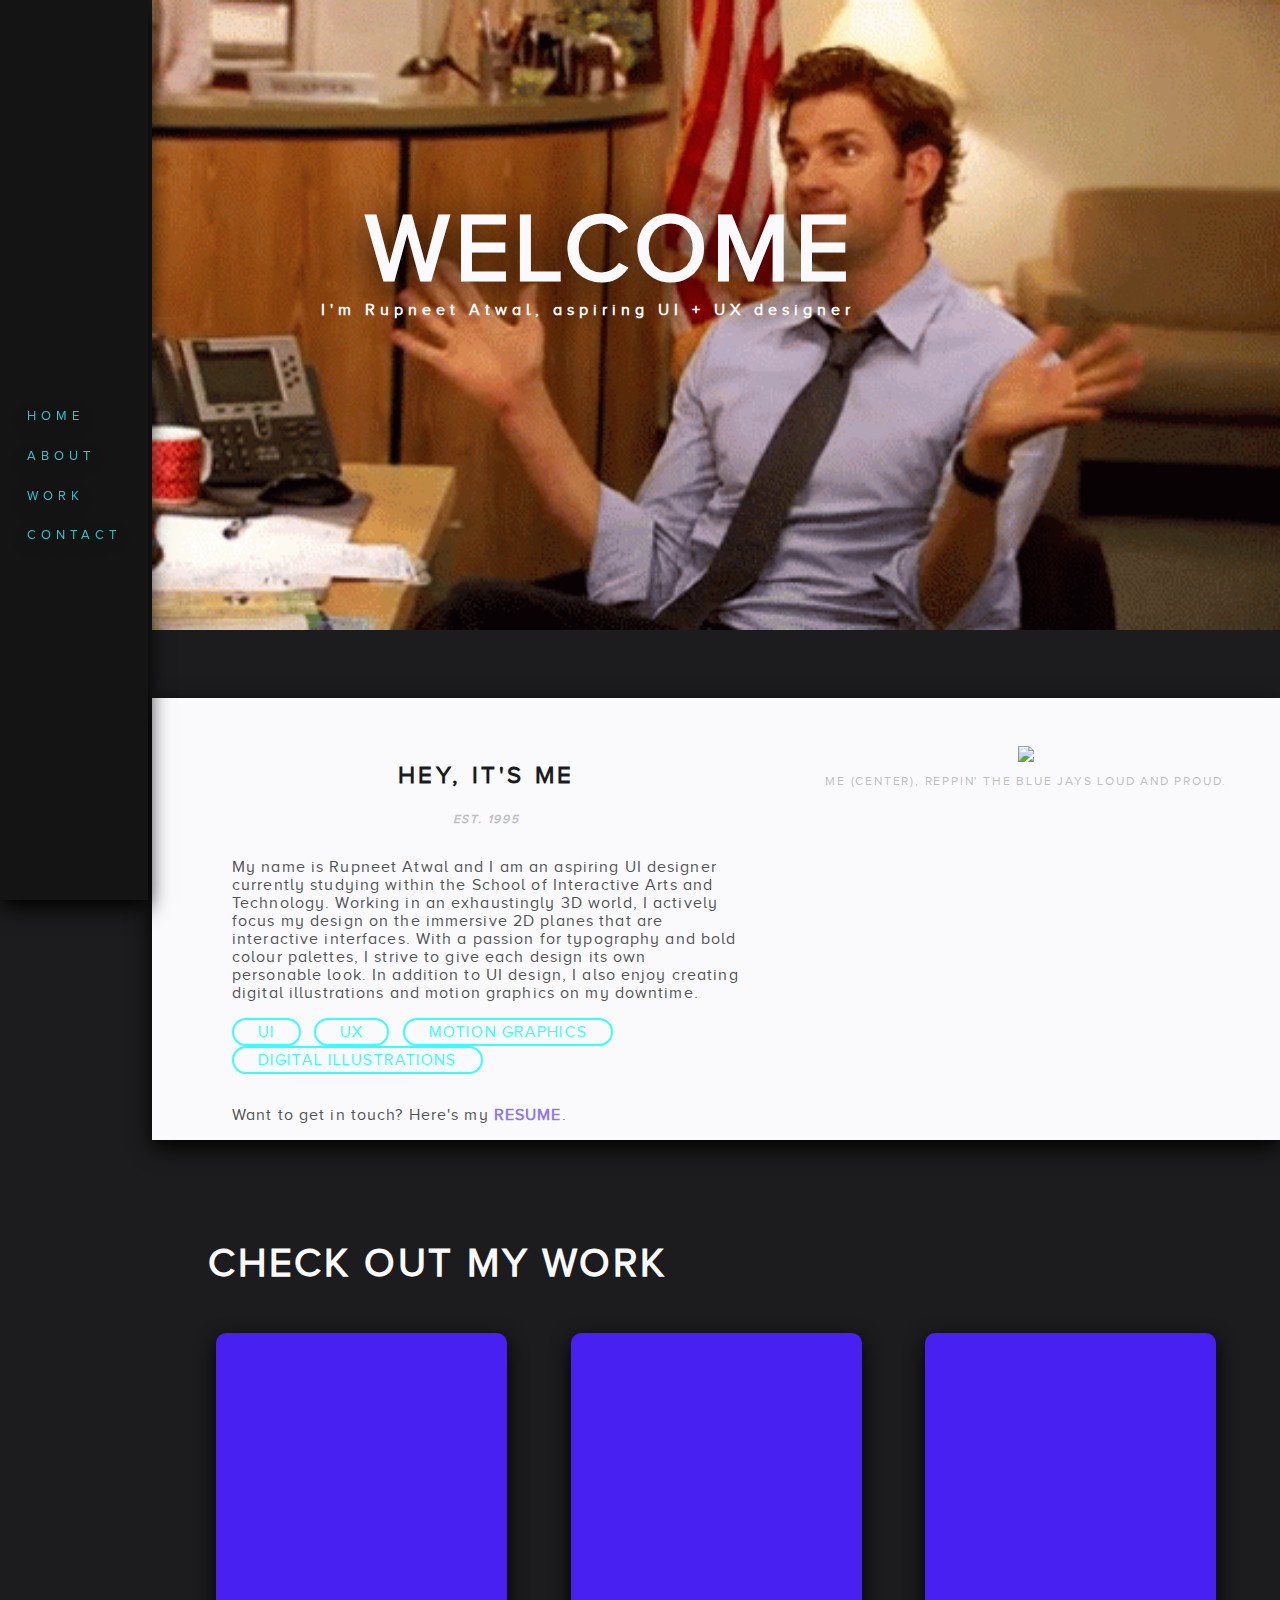
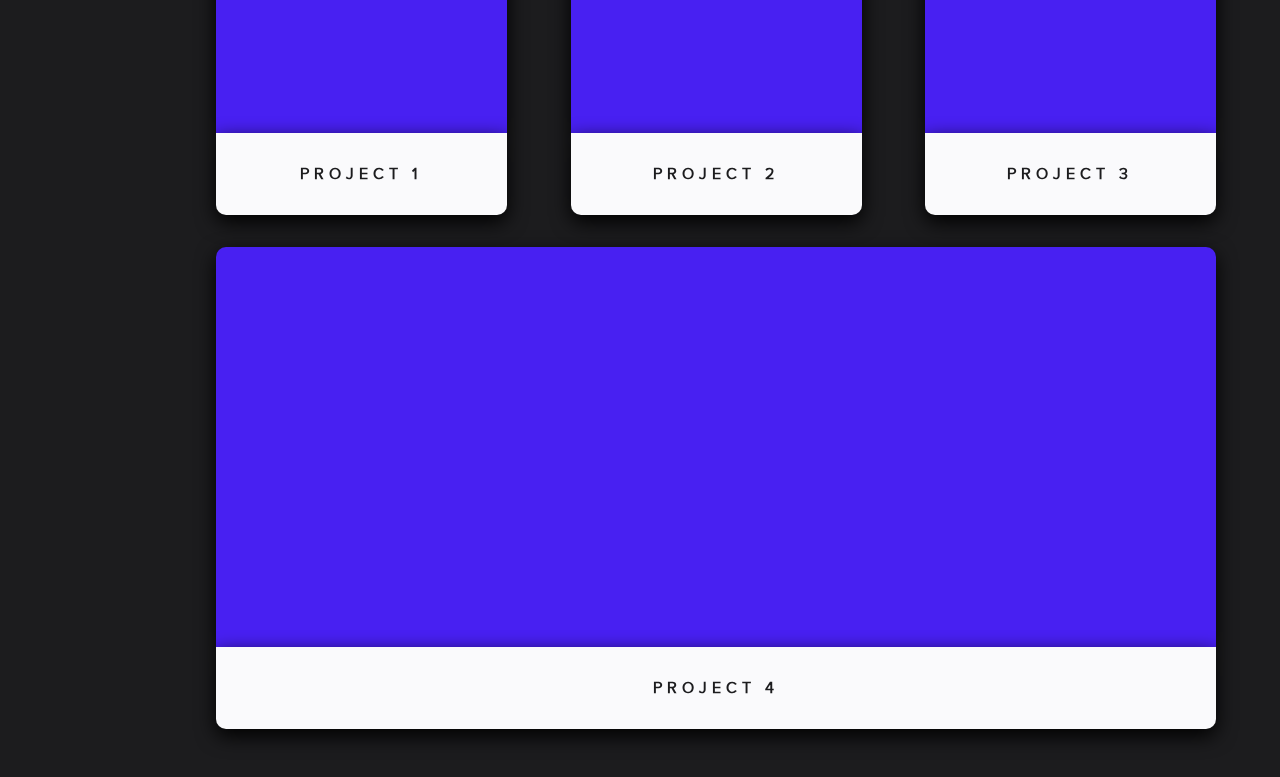
==== commit 42e928fd: "added the content for about + work segments" ====
--- a/index.html
+++ b/index.html
@@ -19,8 +19,8 @@
       <div class="sidenav">
         <div class="nav-items">
           <h3> <a href="#top" class="nav-text"> HOME </a></h3>
-          <h3> <a href="#layout" class="nav-text"> ABOUT </a></h3>
-          <h3> <a href="#p1" class="nav-text"> WORK </a></h3>
+          <h3> <a href="#aboutme" class="nav-text"> ABOUT </a></h3>
+          <h3> <a href="#projects" class="nav-text"> WORK </a></h3>
           <h3> <a href="#p2" class="nav-text"> CONTACT </a></h3>
         </div>
       </div>
@@ -36,42 +36,127 @@
         </div>
       </div>
 
-      <h1 class="title-headings" id = "#top"> Portfolio Style Guide</h1>
+      <section id="aboutme">
+        <div class="background-inverse-container">
+          <div class="grid-row">
+            <div class="grid-col-2of3">
+          <div class="project-info-block">
+            <div class="about-content">
+              <h2 class="about-me-heading"> Hey, it's me</h2>
+              <h2 class="about-me-subheading"> est. 1995</h2>
+              <p class="about-me-info-text"> My name is Rupneet Atwal and I am an aspiring UI designer currently studying within the School of Interactive Arts and Technology. Working in an exhaustingly 3D world, I actively focus my design on the immersive 2D planes that are interactive interfaces. With a passion for typography and bold colour palettes, I strive to give each design its own personable look. In addition to UI design, I also enjoy creating digital illustrations and motion graphics on my downtime.  </p>
+              <div class="about-role-components">
+                <p class="role-text hvr-shrink">UI</p>
+                <p class="role-text hvr-shrink">UX</p>
+                <p class="role-text hvr-shrink">Motion Graphics</p>
+                <p class="role-text hvr-shrink">Digital Illustrations</p>
+              </div>
+              <!-- <div class="grid-row">
+                <div class="grid-col-3s">
+                  <h3 class="u-list-about">ABOUT</h3>
+                  <ul>
+                    <li class="u-list-about-item"> one </li>
+                    <li class="u-list-about-item"> two </li>
+                    <li class="u-list-about-item"> three </li>
+                  </ul>
+                </div>
+                <div class="grid-col-3s">
+                  <h3 class="u-list-about">ABOUT</h3>
+                  <ul>
+                    <li class="u-list-about-item"> one </li>
+                    <li class="u-list-about-item"> two </li>
+                    <li class="u-list-about-item"> three </li>
+                  </ul>
+                </div>
+                <div class="grid-col-3s">
+                  <h3 class="u-list-about">ABOUT</h3>
+                  <ul>
+                    <li class="u-list-about-item"> one </li>
+                    <li class="u-list-about-item"> two </li>
+                    <li class="u-list-about-item"> three </li>
+                  </ul>
+                </div>
+              </div> -->
 
-        <h2 class="sub-headings"> Colour Palette </h2>
-        <div class="container">
+              <div class="about-contact">
+              <p class="about-info-text">Want to get in touch? Here's my <a class="intext-link"> resume</a>.</p>
+          </div>
+        </div>
+      </div>
+    </div>
 
-          <div class="block hvr-shrink">
-            <div id="blue-1">
-              <p class="blocks">#4820F2</p>
+        <div class="grid-col-1of3">
+          <div class="about-image-block">
+            <img class="about-img" src="img/tor-me.jpg">
+            <figcaption class="captions"> Me (center), reppin' the Blue Jays loud and proud.</figcaption>
+          </div>
+        </div>
+      </div>
+      </div>
+    </section>
+
+    <section id="projects">
+      <div class="projects-container">
+      <h1 class="title-headings" id = "#top"> Check out my work</h1>
+    <!-- <div class="grid-row"> -->
+      <!-- <div class="grid-col-1of4"> -->
+          <div class="container">
+            <div class="block-card hvr-grow">
+              <div class="project-card-container">
+                <div class="project-card">
+              </div>
+            </div>
+              <div class="project-card-container">
+                  <div class="project-text-bg">
+                    <h4 class="project-text"> PROJECT 1</h4>
+                  </div>
+                </div>
+          </div>
+            <!-- <div class="grid-col-1of4"> -->
+          <div class="block-card  hvr-grow">
+            <div class="project-card-container">
+              <div class="project-card">
             </div>
           </div>
-          <div class="block hvr-shrink">
-            <div id="blue-2">
-              <p class="blocks">#7679F9</p>
+            <div class="project-card-container">
+                <div class="project-text-bg">
+                  <h4 class="project-text"> PROJECT 2</h4>
+                </div>
+              </div>
+        </div>
+          <!-- <div class="grid-col-1of4"> -->
+        <div class="block-card  hvr-grow">
+          <div class="project-card-container">
+            <div class="project-card">
+          </div>
+        </div>
+          <div class="project-card-container">
+              <div class="project-text-bg">
+                <h4 class="project-text"> PROJECT 3</h4>
+              </div>
             </div>
-          </div>
-          <div class="block hvr-shrink">
-            <div id="blue-3">
-              <p class="blocks">#A4D2FF</p>
-            </div>
-          </div>
-          <div class="block hvr-shrink">
-            <div id="black-1">
-              <p class="blocks">#1C1C1E</p>
-            </div>
-          </div>
-          <div class="block hvr-shrink">
-            <div id="black-2">
-              <p class="blocks-inverse">#FAFAFC</p>
-            </div>
-          </div>
-          <div class="block hvr-shrink">
-            <div id="black-3">
-              <p class="blocks">#36FFFF</p>
+      </div>
+        <!-- <div class="grid-col-1of4"> -->
+      <div class="block-card  hvr-grow">
+        <div class="project-card-container">
+          <div class="project-card">
+        </div>
+      </div>
+        <div class="project-card-container">
+            <div class="project-text-bg">
+              <h4 class="project-text"> PROJECT 4</h4>
             </div>
           </div>
         </div>
+      </div>
+    </div>
+    </section>
+
+
+    <!-- <div class="item">
+      <img src="img/me.jpg" alt="pepsi" >
+    </div> -->
+
 
     </div>
   </body>
--- a/css/main.css
+++ b/css/main.css
@@ -11,7 +11,7 @@
   letter-spacing: .07em;
   font-size: 2.5rem;
   margin: 1rem;
-  padding: 1rem;
+  padding: 1rem 1rem 1rem 1.5rem;
 }
 
 .sub-headings{
@@ -143,8 +143,9 @@
 .project-img{
   width: 100%;
 }
-.project-img{
-  width: 100%;
+
+.about-img{
+  width: 90%;
 }
 
 .blocks{
@@ -167,10 +168,10 @@
   padding: 4rem;
 }
 
-.u-list-header{
+.u-list-about{
   color: #1C1C1E;
   font-size: 1.5rem;
-  padding: 0 1rem 0 2rem;
+  padding: 1rem 2rem 0 5rem;
   font-size: 1.2rem;
   font-weight:bold;
   letter-spacing: 2px;
@@ -178,14 +179,15 @@
 }
 
 
-.u-list-item{
+.u-list-about-item{
   list-style-type: circle;
   text-transform: none;
   font-weight:normal;
   font-size: .9rem;
-  margin-left: 2rem;
+  margin-left: 5rem;
   padding: .5rem;
 }
+
 
 .o-list-number{
   text-transform: none;
@@ -235,7 +237,7 @@
   /*text-align: center;*/
 }
 .body-content{
-  margin: 0 0 0 6rem;
+  margin: 0 0 0 8rem;
   padding: 0 0 0 1.5rem;
   background: #1C1C1E;
 }
@@ -336,6 +338,7 @@
   left:0;
   right:0;
   width: 100%;
+  margin-bottom: 1rem;
 }
 .tint {
   margin: 0;
@@ -390,7 +393,7 @@
   position: absolute;
   z-index: 10;
   top:30%;
-  left: 20%;
+  left: 15%;
   /*background-color: black;*/
 
 }
@@ -426,3 +429,96 @@
 a{
   text-decoration: none;
 }
+
+.about-image{
+  width: 30%;
+  text-align: center;
+}
+.me-image-container{
+  display: block;
+  text-align: center;
+  justify-content: center;
+  align-items: center;
+  position: relative;
+}
+.about-me-heading{
+  text-align: center;
+    text-transform: uppercase;
+    letter-spacing: .15em;
+    margin: 2rem .5rem .5rem .5rem;
+    padding: 1rem;
+    color: #1C1C1E;
+}
+
+.about-me-subheading{
+  font-style: italic;
+  text-transform: uppercase;
+  text-align: center;
+  letter-spacing: .15em;
+  margin-top: 0;
+  font-size: .75rem;
+  margin:0;
+  padding-bottom: 1rem;
+  color: #BFBFBF;
+}
+
+.about-me-info-text{
+  font-size: 1rem;
+  font-weight: normal;
+  color: #535354;
+  /*padding: 1rem 2rem 0 5rem;*/
+}
+
+.captions{
+    text-align: center;
+    text-transform: uppercase;
+    letter-spacing: .15em;
+    font-size: .75rem;
+    padding:.5rem;
+    color: #BFBFBF;
+}
+
+.about-image-block{
+  display: block;
+  vertical-align: middle;
+  margin: 3rem 0rem 3rem 0;
+  text-align: center;
+  justify-content: center;
+  align-items: center;
+  position: relative;
+}
+
+.about-role-components{
+  display: block;
+  /*padding:1rem 2rem 0 5rem;*/
+}
+
+.about-info-text{
+  font-size: 1rem;
+  font-weight: normal;
+  color: #535354;
+  padding: 1rem 3rem 0 2rem;
+}
+
+.about-content{
+  padding:1rem 2rem 0 5rem;
+  display: block
+}
+
+.about-contact{
+  padding:1rem 0 0 0;
+  margin: 0;
+  text-align: left;
+}
+
+.about-info-text{
+  font-size: 1rem;
+  font-weight: normal;
+  color: #535354;
+  padding: 0;
+}
+
+.projects-container{
+  padding:1rem;
+  display: block
+}
--- a/css/grids.css
+++ b/css/grids.css
@@ -33,7 +33,9 @@
 	flex-grow: 1;
 	width:auto;
 }
-
+.grid-col-3s{
+	width: 30%;
+}
 .grid-col-1of3{
   width: 45%;
 }
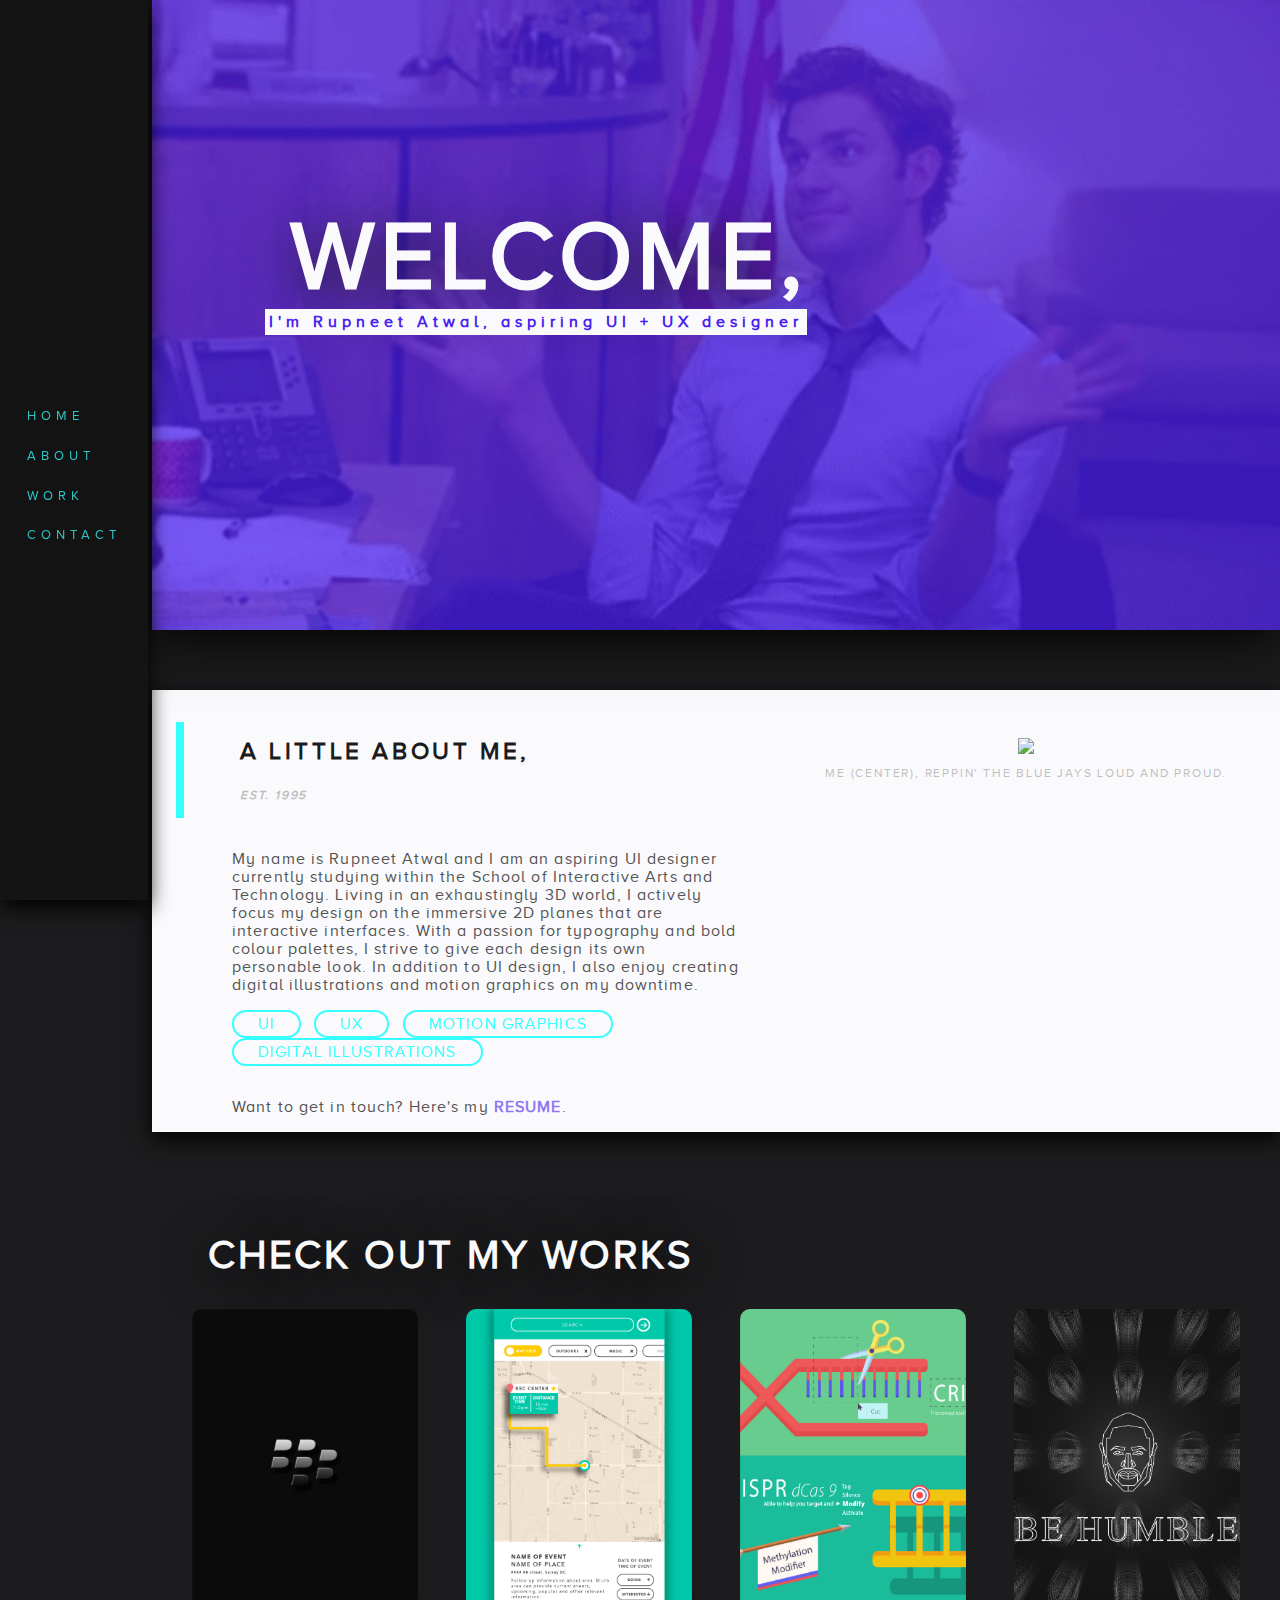
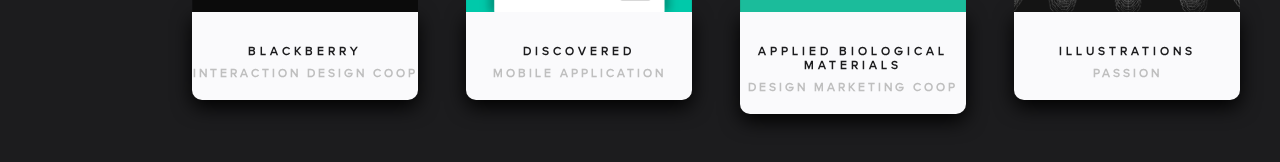
==== commit a5372ad2: "updated the main page with the new images" ====
--- a/index.html
+++ b/index.html
@@ -21,15 +21,15 @@
           <h3> <a href="#top" class="nav-text"> HOME </a></h3>
           <h3> <a href="#aboutme" class="nav-text"> ABOUT </a></h3>
           <h3> <a href="#projects" class="nav-text"> WORK </a></h3>
-          <h3> <a href="#p2" class="nav-text"> CONTACT </a></h3>
+          <h3> <a href="#contact" class="nav-text"> CONTACT </a></h3>
         </div>
       </div>
 
       <div class="hero-image">
         <div class="hero-text">
-          <img class="gif" src="img/jim-hey.gif">
+          <img class="gif" src="img/jim-hey-dp.gif">
           <div class="text-header">
-            <h1 class="centered"> Welcome </h1>
+            <h1 class="centered"> Welcome,</h1>
             <h3 class="centered-2"> I'm Rupneet Atwal, aspiring UI + UX designer </h3>
             <!-- <h3 class="centered-2"> Graphic Illustrator </h3> -->
           </div>
@@ -41,45 +41,21 @@
           <div class="grid-row">
             <div class="grid-col-2of3">
           <div class="project-info-block">
-            <div class="about-content">
-              <h2 class="about-me-heading"> Hey, it's me</h2>
-              <h2 class="about-me-subheading"> est. 1995</h2>
-              <p class="about-me-info-text"> My name is Rupneet Atwal and I am an aspiring UI designer currently studying within the School of Interactive Arts and Technology. Working in an exhaustingly 3D world, I actively focus my design on the immersive 2D planes that are interactive interfaces. With a passion for typography and bold colour palettes, I strive to give each design its own personable look. In addition to UI design, I also enjoy creating digital illustrations and motion graphics on my downtime.  </p>
+              <div class="project-title-container">
+                <h2 class="about-me-heading"> A little about me,</h2>
+                <h2 class="about-me-subheading"> est. 1995</h2>
+              </div>
+              <div class="about-content">
+              <p class="about-me-info-text"> My name is Rupneet Atwal and I am an aspiring UI designer currently studying within the School of Interactive Arts and Technology. Living in an exhaustingly 3D world, I actively focus my design on the immersive 2D planes that are interactive interfaces. With a passion for typography and bold colour palettes, I strive to give each design its own personable look. In addition to UI design, I also enjoy creating digital illustrations and motion graphics on my downtime.  </p>
               <div class="about-role-components">
                 <p class="role-text hvr-shrink">UI</p>
                 <p class="role-text hvr-shrink">UX</p>
                 <p class="role-text hvr-shrink">Motion Graphics</p>
                 <p class="role-text hvr-shrink">Digital Illustrations</p>
               </div>
-              <!-- <div class="grid-row">
-                <div class="grid-col-3s">
-                  <h3 class="u-list-about">ABOUT</h3>
-                  <ul>
-                    <li class="u-list-about-item"> one </li>
-                    <li class="u-list-about-item"> two </li>
-                    <li class="u-list-about-item"> three </li>
-                  </ul>
-                </div>
-                <div class="grid-col-3s">
-                  <h3 class="u-list-about">ABOUT</h3>
-                  <ul>
-                    <li class="u-list-about-item"> one </li>
-                    <li class="u-list-about-item"> two </li>
-                    <li class="u-list-about-item"> three </li>
-                  </ul>
-                </div>
-                <div class="grid-col-3s">
-                  <h3 class="u-list-about">ABOUT</h3>
-                  <ul>
-                    <li class="u-list-about-item"> one </li>
-                    <li class="u-list-about-item"> two </li>
-                    <li class="u-list-about-item"> three </li>
-                  </ul>
-                </div>
-              </div> -->
 
               <div class="about-contact">
-              <p class="about-info-text">Want to get in touch? Here's my <a class="intext-link"> resume</a>.</p>
+              <p class="about-info-text"id = "contact">Want to get in touch? Here's my <a class="intext-link"> resume</a>.</p>
           </div>
         </div>
       </div>
@@ -97,57 +73,73 @@
 
     <section id="projects">
       <div class="projects-container">
-      <h1 class="title-headings" id = "#top"> Check out my work</h1>
-    <!-- <div class="grid-row"> -->
-      <!-- <div class="grid-col-1of4"> -->
-          <div class="container">
-            <div class="block-card hvr-grow">
-              <div class="project-card-container">
-                <div class="project-card">
+      <h1 class="title-headings" id = "#top"> Check out my works</h1>
+    <div class="grid-row">
+      <div class="grid-col-1of4 hvr-grow">
+        <div class="project-card-container">
+          <!-- <div class="container"> -->
+            <!-- <div class="block-card  hvr-grow"> -->
+              <a href ="blackberry.html">
+              <div class="project-card-block">
+                <img class="project-block-img" src="img/projects-04.png">
               </div>
-            </div>
               <div class="project-card-container">
                   <div class="project-text-bg">
-                    <h4 class="project-text"> PROJECT 1</h4>
+                    <h4 class="project-text"> BlackBerry</h4>
+                    <h2 class="project-block-subheading">Interaction Design Coop</h2>
                   </div>
+                </a>
                 </div>
-          </div>
-            <!-- <div class="grid-col-1of4"> -->
-          <div class="block-card  hvr-grow">
-            <div class="project-card-container">
-              <div class="project-card">
-            </div>
+              </div>
+              </div>
+            <div class="grid-col-1of4  hvr-grow">
+                <div class="project-card-container">
+          <!-- <div class="block-card  hvr-grow"> -->
+            <a href ="discovered.html">
+            <div class="project-card-block">
+                  <img class="project-block-img" src="img/projects-05.png">
           </div>
             <div class="project-card-container">
                 <div class="project-text-bg">
-                  <h4 class="project-text"> PROJECT 2</h4>
+                  <h4 class="project-text">Discovered</h4>
+                  <h2 class="project-block-subheading">Mobile Application</h2>
                 </div>
+              </a>
+              </div>
+            </div>
+        </div>
+          <div class="grid-col-1of4  hvr-grow">
+              <div class="project-card-container">
+          <!-- <div class="block-card  hvr-grow"> -->
+            <a href ="discovered.html">
+            <div class="project-card-block">
+                  <img class="project-block-img" src="img/projects-06.png">
+          </div>
+            <div class="project-card-container">
+                <div class="project-text-bg">
+                  <h4 class="project-text">Applied Biological Materials</h4>
+                  <h2 class="project-block-subheading">Design Marketing Coop</h2>
+                </div>
+              </a>
               </div>
         </div>
-          <!-- <div class="grid-col-1of4"> -->
-        <div class="block-card  hvr-grow">
-          <div class="project-card-container">
-            <div class="project-card">
-          </div>
+      </div>
+        <div class="grid-col-1of4  hvr-grow">
+            <div class="project-card-container">
+        <!-- <div class="block-card  hvr-grow"> -->
+          <a href ="discovered.html">
+          <div class="project-card-block">
+                <img class="project-block-img" src="img/projects-07.png">
         </div>
           <div class="project-card-container">
               <div class="project-text-bg">
-                <h4 class="project-text"> PROJECT 3</h4>
+                <h4 class="project-text">Illustrations</h4>
+                <h2 class="project-block-subheading">Passion</h2>
               </div>
+            </a>
             </div>
       </div>
-        <!-- <div class="grid-col-1of4"> -->
-      <div class="block-card  hvr-grow">
-        <div class="project-card-container">
-          <div class="project-card">
-        </div>
-      </div>
-        <div class="project-card-container">
-            <div class="project-text-bg">
-              <h4 class="project-text"> PROJECT 4</h4>
-            </div>
-          </div>
-        </div>
+    </div>
       </div>
     </div>
     </section>
--- a/css/main.css
+++ b/css/main.css
@@ -12,6 +12,7 @@
   font-size: 2.5rem;
   margin: 1rem;
   padding: 1rem 1rem 1rem 1.5rem;
+  text-shadow: 0px 7px 50px black;
 }
 
 .sub-headings{
@@ -43,8 +44,20 @@
   color: #BFBFBF;
 }
 
+.project-block-subheading{
+  text-transform: uppercase;
+  text-align: center;
+  letter-spacing: .25em;
+  margin-top: 0;
+  font-size: .75rem;
+  margin: 0;
+  padding:0 0 1.25rem 0;
+  color: #BFBFBF;
+}
 .project-title-container{
   border-left: 8px solid #36FFFF;
+  margin-left: 1.5rem;
+  padding:0 0 0 3.5rem;
 }
 
 .project-info-text{
@@ -301,8 +314,14 @@
 
 .project-card-container{
   display: block;
-  margin: 0 1rem 0rem 1rem;
-}
+  margin: 0 .75rem 2rem .75rem;
+}
+
+.project-card-block{
+  display: block;
+  margin: 0 .75rem 0rem .75rem;
+}
+
 .project-card{
   height:400px;
   background: #4820F2;
@@ -322,13 +341,12 @@
 
 .project-text{
   text-align: center;
-  font-size: 1rem;
-  letter-spacing: 5px;
+  font-size: .75rem;
+  letter-spacing: 4px;
   text-transform: uppercase;
   color: #1C1C1E;
-  margin: 0;
-  padding: 2rem 4rem 2rem 4rem;
-
+  margin: 0rem 0rem 0rem 0rem;
+  padding: 2rem 0rem .5rem 0rem;
 }
 
 .gif{
@@ -338,7 +356,8 @@
   left:0;
   right:0;
   width: 100%;
-  margin-bottom: 1rem;
+  box-shadow: 0px 7px 50px black;
+
 }
 .tint {
   margin: 0;
@@ -377,6 +396,9 @@
   left:0;
   right:0;
   width: 100%;
+  margin-bottom: .5rem;
+  /*box-shadow: 0px 7px 50px black;*/
+
 }
 .centered {
     position: relative;
@@ -386,14 +408,14 @@
     text-align: right;
     margin: 0;
     color: #FAFAFC;
-    text-shadow: -5px 10px 45px black;
+    text-shadow: 2px 10px 55px #1C1C1E;
 }
 .text-header{
   text-align: right;
   position: absolute;
   z-index: 10;
-  top:30%;
-  left: 15%;
+  top:32%;
+  left: 10%;
   /*background-color: black;*/
 
 }
@@ -401,6 +423,9 @@
     position: relative;
     font-size: 1rem;
     margin: 0;
+    color: #4820F2;
+    background: #FAFAFC;
+    padding: .25rem;
     /*text-transform: uppercase;*/
     letter-spacing: 5px;
     text-align: right;
@@ -417,8 +442,8 @@
 }
 
 .header-gif{
-width: 100%;
-margin: 0;
+  width: 100%;
+  margin: 0;
 }
 
 .overlay{
@@ -442,18 +467,18 @@
   position: relative;
 }
 .about-me-heading{
-  text-align: center;
+  /*text-align: center;*/
     text-transform: uppercase;
     letter-spacing: .15em;
-    margin: 2rem .5rem .5rem .5rem;
-    padding: 1rem;
+    margin: 2rem .5rem .5rem 0rem;
+    padding: 1rem 1rem 1rem 0;
     color: #1C1C1E;
 }
 
 .about-me-subheading{
   font-style: italic;
   text-transform: uppercase;
-  text-align: center;
+  /*text-align: center;*/
   letter-spacing: .15em;
   margin-top: 0;
   font-size: .75rem;
@@ -478,14 +503,28 @@
     color: #BFBFBF;
 }
 
-.about-image-block{
-  display: block;
-  vertical-align: middle;
-  margin: 3rem 0rem 3rem 0;
+.project-block-img{
+  /*height:400px;*/
+  /*background: #4820F2;*/
+  border-top-right-radius: 10px;
+  border-top-left-radius: 10px;
   text-align: center;
   justify-content: center;
   align-items: center;
   position: relative;
+  display: block;
+  /*box-shadow: 0px 7px 20px black;*/
+  width: 100%;
+}
+
+.about-image-block{
+  display: block;
+  vertical-align: middle;
+  margin: 3rem 0rem 3rem 0;
+  text-align: center;
+  justify-content: center;
+  align-items: center;
+  position: relative;
 }
 
 .about-role-components{
@@ -502,7 +541,9 @@
 
 .about-content{
   padding:1rem 2rem 0 5rem;
-  display: block
+  display: block;
+  justify-content: center;
+  align-items: center;
 }
 
 .about-contact{
--- a/css/flexbox.css
+++ b/css/flexbox.css
@@ -26,6 +26,6 @@
 
   -ms-flex-basis:5em;
   flex-basis: 5em;
-  margin: 1rem;
+  margin: .5rem;
 
 }
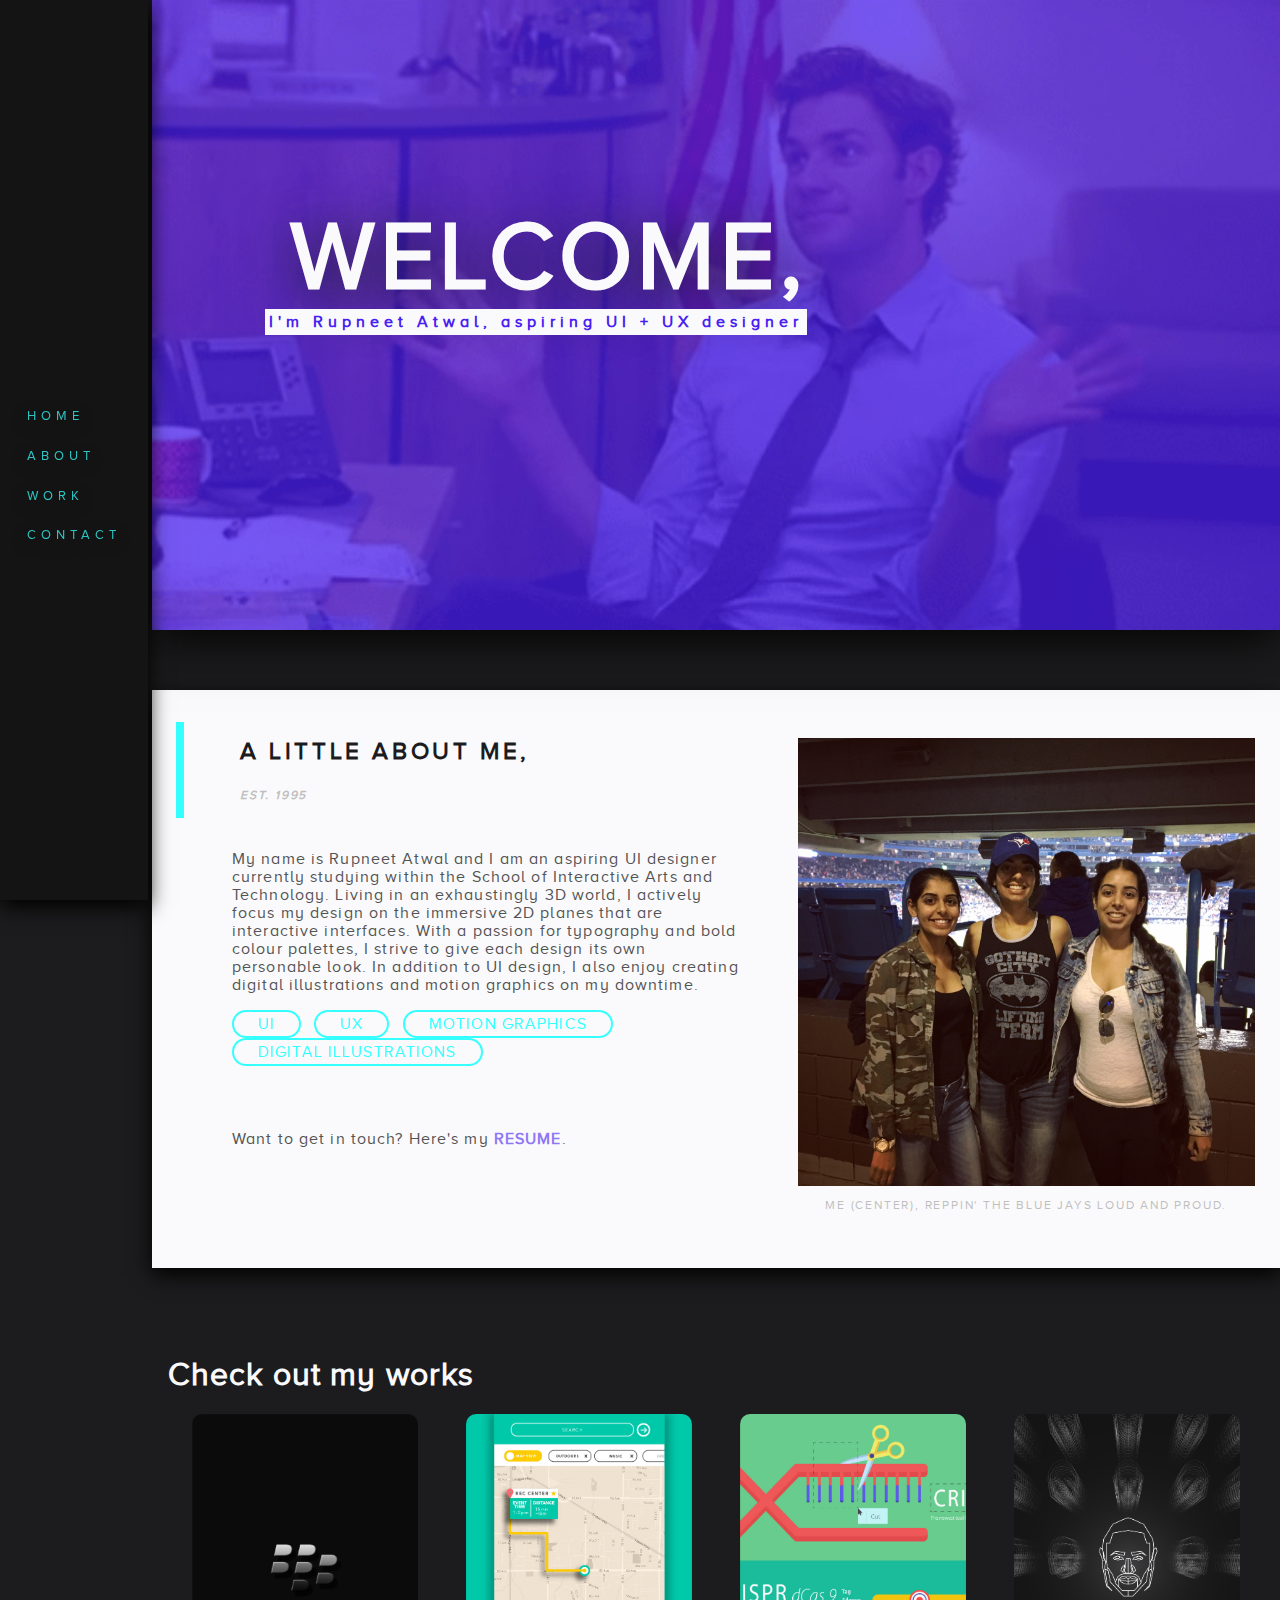
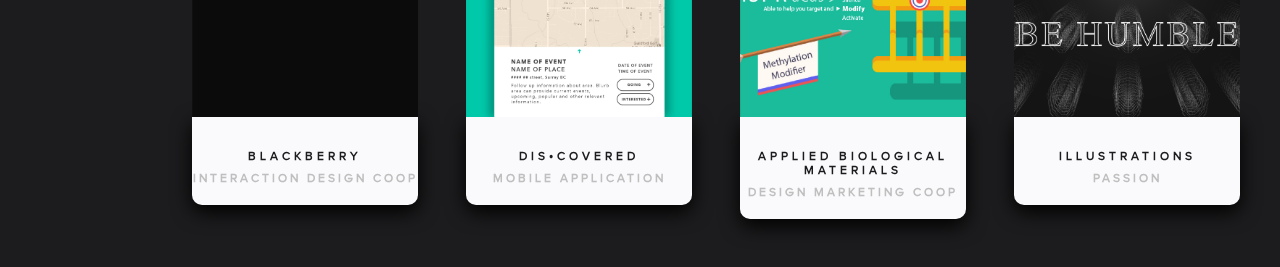
==== commit 1f62010f: "All pages added content from style guide" ====
--- a/index.html
+++ b/index.html
@@ -31,7 +31,6 @@
           <div class="text-header">
             <h1 class="centered"> Welcome,</h1>
             <h3 class="centered-2"> I'm Rupneet Atwal, aspiring UI + UX designer </h3>
-            <!-- <h3 class="centered-2"> Graphic Illustrator </h3> -->
           </div>
         </div>
       </div>
@@ -63,7 +62,7 @@
 
         <div class="grid-col-1of3">
           <div class="about-image-block">
-            <img class="about-img" src="img/tor-me.jpg">
+            <img class="about-img" src="img/tor-me.JPG">
             <figcaption class="captions"> Me (center), reppin' the Blue Jays loud and proud.</figcaption>
           </div>
         </div>
@@ -101,7 +100,7 @@
           </div>
             <div class="project-card-container">
                 <div class="project-text-bg">
-                  <h4 class="project-text">Discovered</h4>
+                  <h4 class="project-text"> Dis•covered</h4>
                   <h2 class="project-block-subheading">Mobile Application</h2>
                 </div>
               </a>
@@ -127,7 +126,7 @@
         <div class="grid-col-1of4  hvr-grow">
             <div class="project-card-container">
         <!-- <div class="block-card  hvr-grow"> -->
-          <a href ="discovered.html">
+          <a href ="illustrations.html">
           <div class="project-card-block">
                 <img class="project-block-img" src="img/projects-07.png">
         </div>
--- a/css/main.css
+++ b/css/main.css
@@ -6,7 +6,7 @@
   letter-spacing: .07em;
 }
 
-.title-headings{
+.project-headings{
   text-transform: uppercase;
   letter-spacing: .07em;
   font-size: 2.5rem;
@@ -24,10 +24,39 @@
   border-bottom: 2px solid #D1D1D1;
 }
 
+.template-project-container{
+  /*text-align: right;*/
+  position: relative;
+  margin: 3.5rem 65rem 5rem 0;
+  padding:.5rem 0 0 3rem;
+  /*border-left: 10px solid #36FFFF;*/
+}
+
+.template-project-title{
+  text-transform: uppercase;
+  letter-spacing: .3em;
+  font-size: 3rem;
+  text-shadow: 0px 7px 50px black;
+  padding: 0;
+  padding-right:0;
+  margin-bottom: .5rem;
+  text-align: right;
+  /*margin: 0;*/
+}
+
+.template-project-subheading{
+  text-transform: uppercase;
+  letter-spacing: .3em;
+  font-size: 1rem;
+  text-shadow: 0px 7px 50px black;
+  /*padding-right:1rem;*/
+  margin: 0;
+  text-align: right;
+}
+
 .project-heading{
   text-transform: uppercase;
   letter-spacing: .15em;
-  /*text-align: center;*/
   margin: 2rem .5rem .5rem .5rem;
   padding: 1rem;
   color: #1C1C1E;
@@ -38,8 +67,8 @@
   letter-spacing: .15em;
   margin-top: 0;
   font-size: .75rem;
-  margin: 0 1rem 1rem 1rem;
-  padding-left: .5rem;
+  margin: 0 1rem 1rem 0;
+  /*padding-left: .5rem;*/
   padding-bottom: 1rem;
   color: #BFBFBF;
 }
@@ -529,6 +558,7 @@
 
 .about-role-components{
   display: block;
+  margin-bottom: 2rem;
   /*padding:1rem 2rem 0 5rem;*/
 }
 
@@ -563,3 +593,7 @@
   padding:1rem;
   display: block
 }
+
+.list-container{
+  margin-bottom: 3rem;
+}
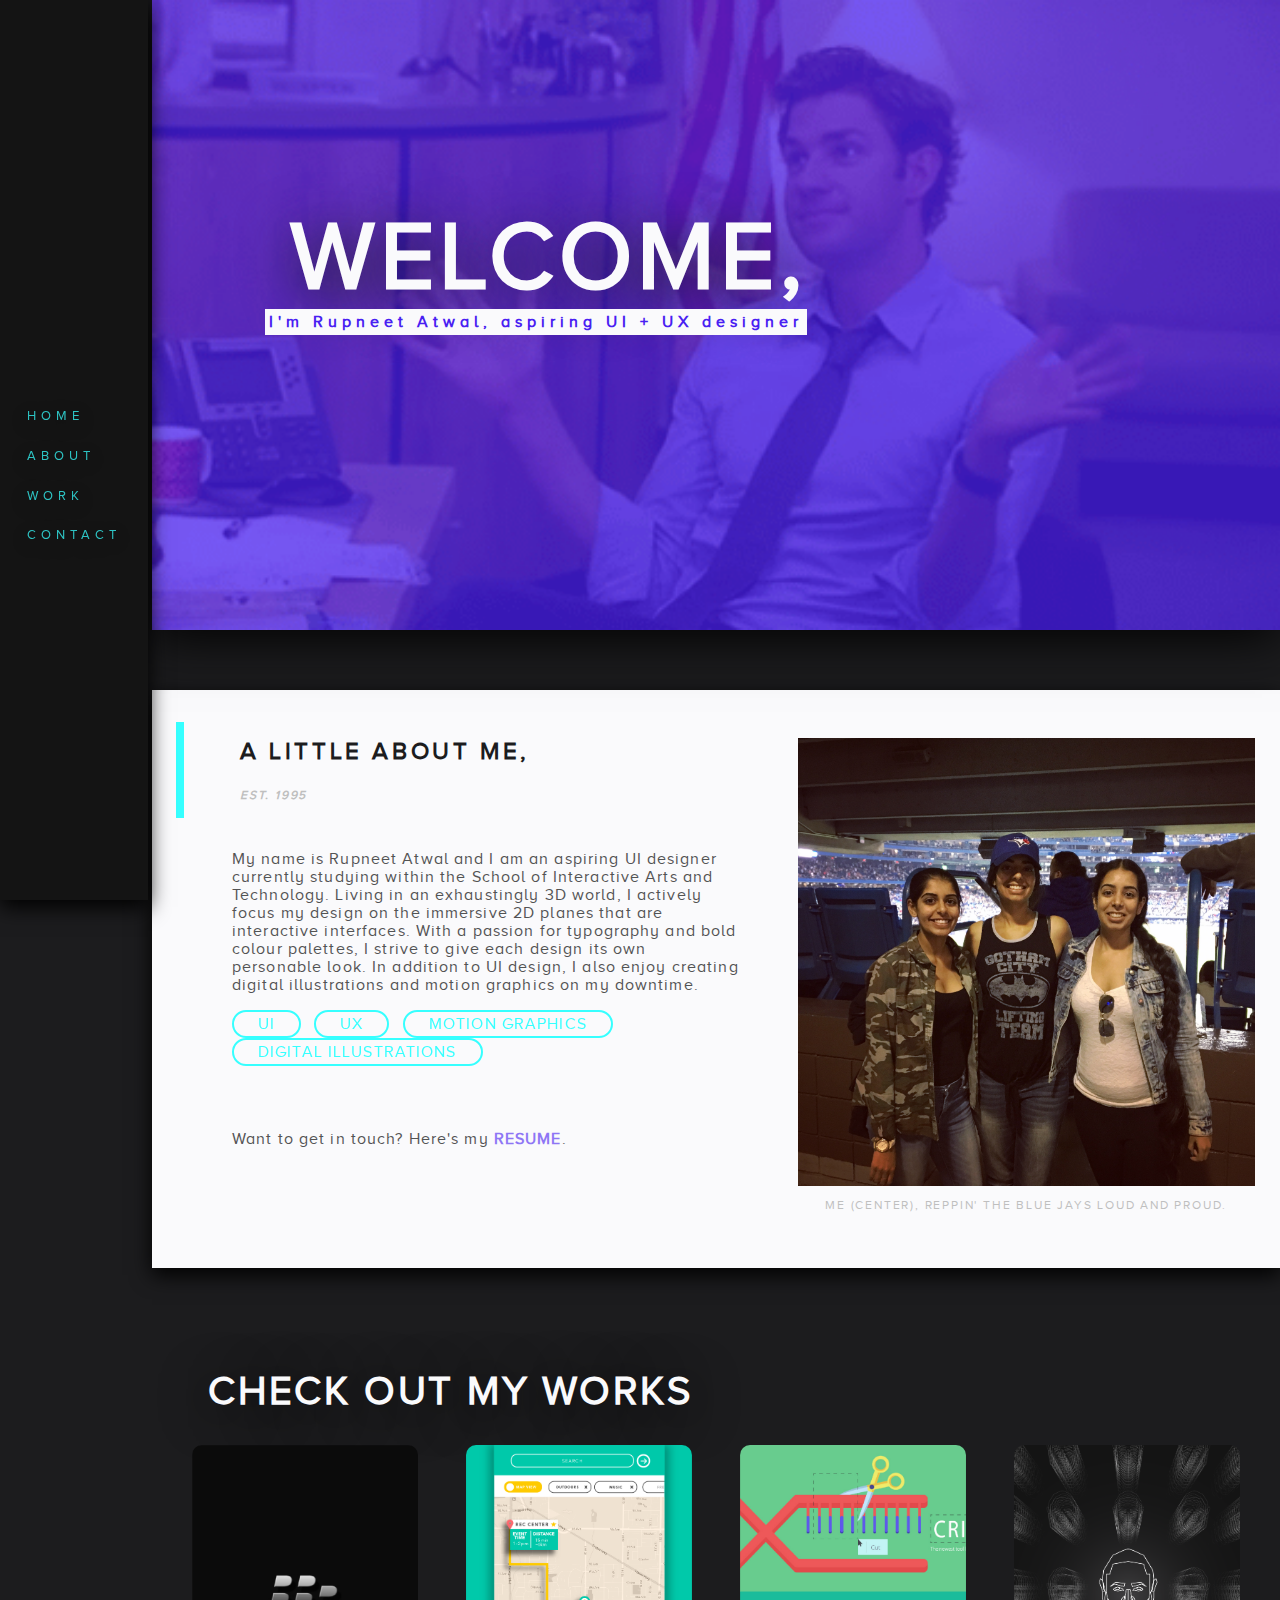
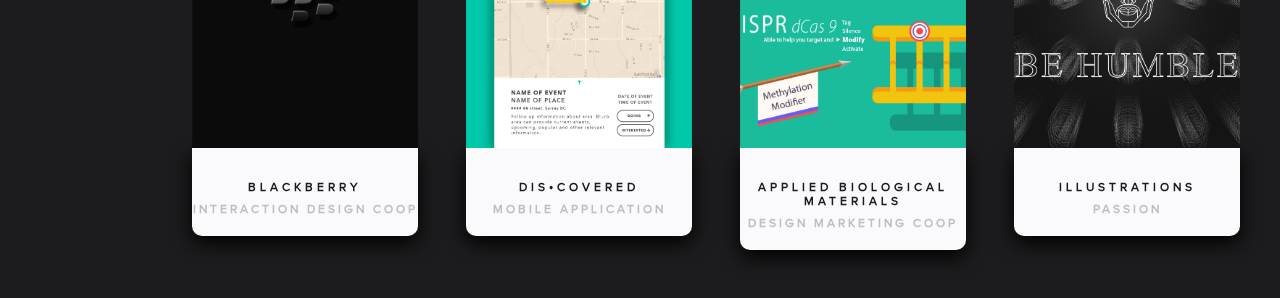
==== commit c548b205: "added all pages and content process for abm, disovered + BB" ====
--- a/index.html
+++ b/index.html
@@ -54,7 +54,7 @@
               </div>
 
               <div class="about-contact">
-              <p class="about-info-text"id = "contact">Want to get in touch? Here's my <a class="intext-link"> resume</a>.</p>
+              <p class="about-info-text"id = "contact">Want to get in touch? Here's my <a class="intext-link" href="files/Resume_RupneetAtwal.pdf" download> resume</a>.</p>
           </div>
         </div>
       </div>
@@ -72,7 +72,7 @@
 
     <section id="projects">
       <div class="projects-container">
-      <h1 class="title-headings" id = "#top"> Check out my works</h1>
+      <h1 class="project-headings" id = "#top"> Check out my works</h1>
     <div class="grid-row">
       <div class="grid-col-1of4 hvr-grow">
         <div class="project-card-container">
@@ -110,7 +110,7 @@
           <div class="grid-col-1of4  hvr-grow">
               <div class="project-card-container">
           <!-- <div class="block-card  hvr-grow"> -->
-            <a href ="discovered.html">
+            <a href ="abm.html">
             <div class="project-card-block">
                   <img class="project-block-img" src="img/projects-06.png">
           </div>
--- a/css/main.css
+++ b/css/main.css
@@ -29,7 +29,7 @@
   position: relative;
   margin: 3.5rem 65rem 5rem 0;
   padding:.5rem 0 0 3rem;
-  /*border-left: 10px solid #36FFFF;*/
+  /*border-right: 10px solid #36FFFF;*/
 }
 
 .template-project-title{
@@ -228,6 +228,12 @@
   font-size: .9rem;
   margin-left: 5rem;
   padding: .5rem;
+}
+
+.img-final{
+  /*margin: 1rem;*/
+  padding: 1.5rem 1.5rem 3rem 1.5rem;
+  width: 100%;
 }
 
 
@@ -295,6 +301,9 @@
 .intext-link:hover{
   opacity: 1;
   cursor: pointer;
+}
+a.classifiction-text{
+  color: #36FFFF;
 }
 
 .role-text{
@@ -480,7 +489,7 @@
   z-index: 1;
 }
 
-a{
+a {
   text-decoration: none;
 }
 
@@ -546,6 +555,10 @@
   width: 100%;
 }
 
+.video-run{
+  width: 50%;
+}
+
 .about-image-block{
   display: block;
   vertical-align: middle;
@@ -570,7 +583,7 @@
 }
 
 .about-content{
-  padding:1rem 2rem 0 5rem;
+  padding:1rem 2rem 2rem 5rem;
   display: block;
   justify-content: center;
   align-items: center;
